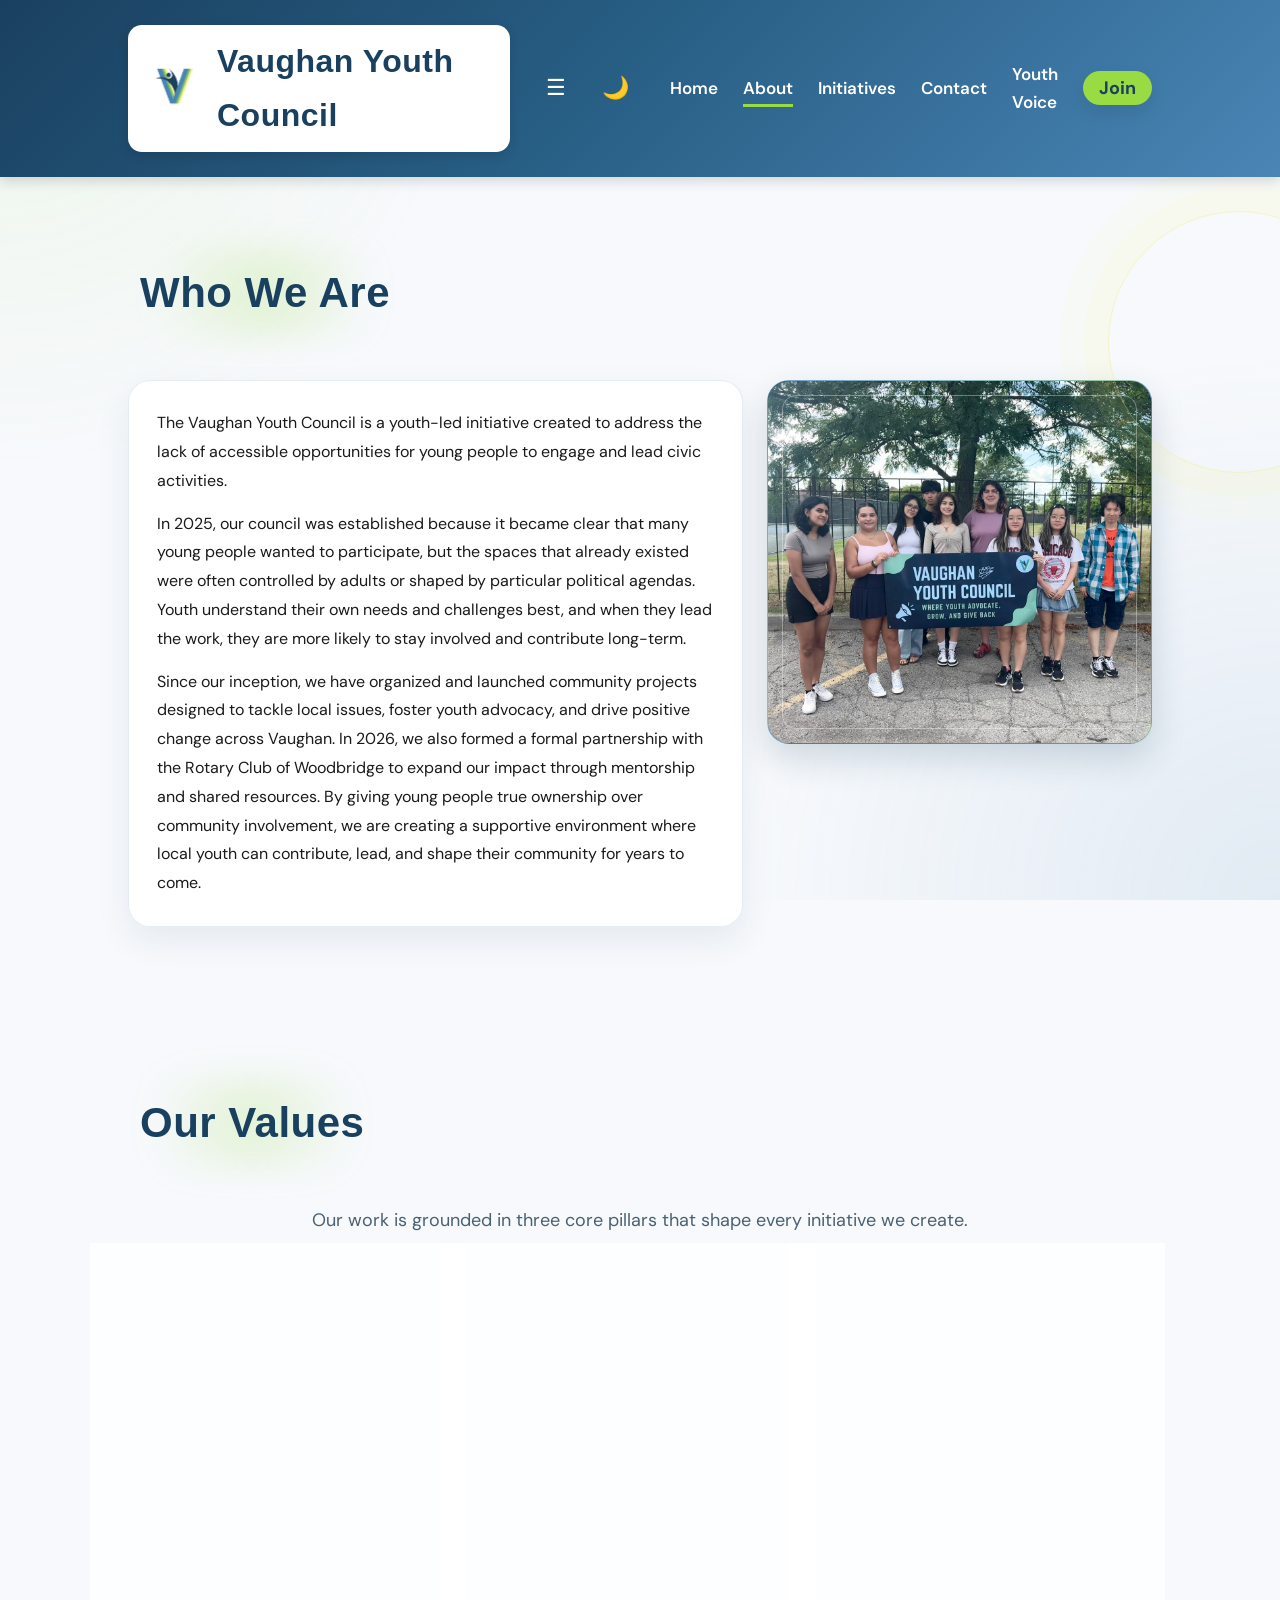
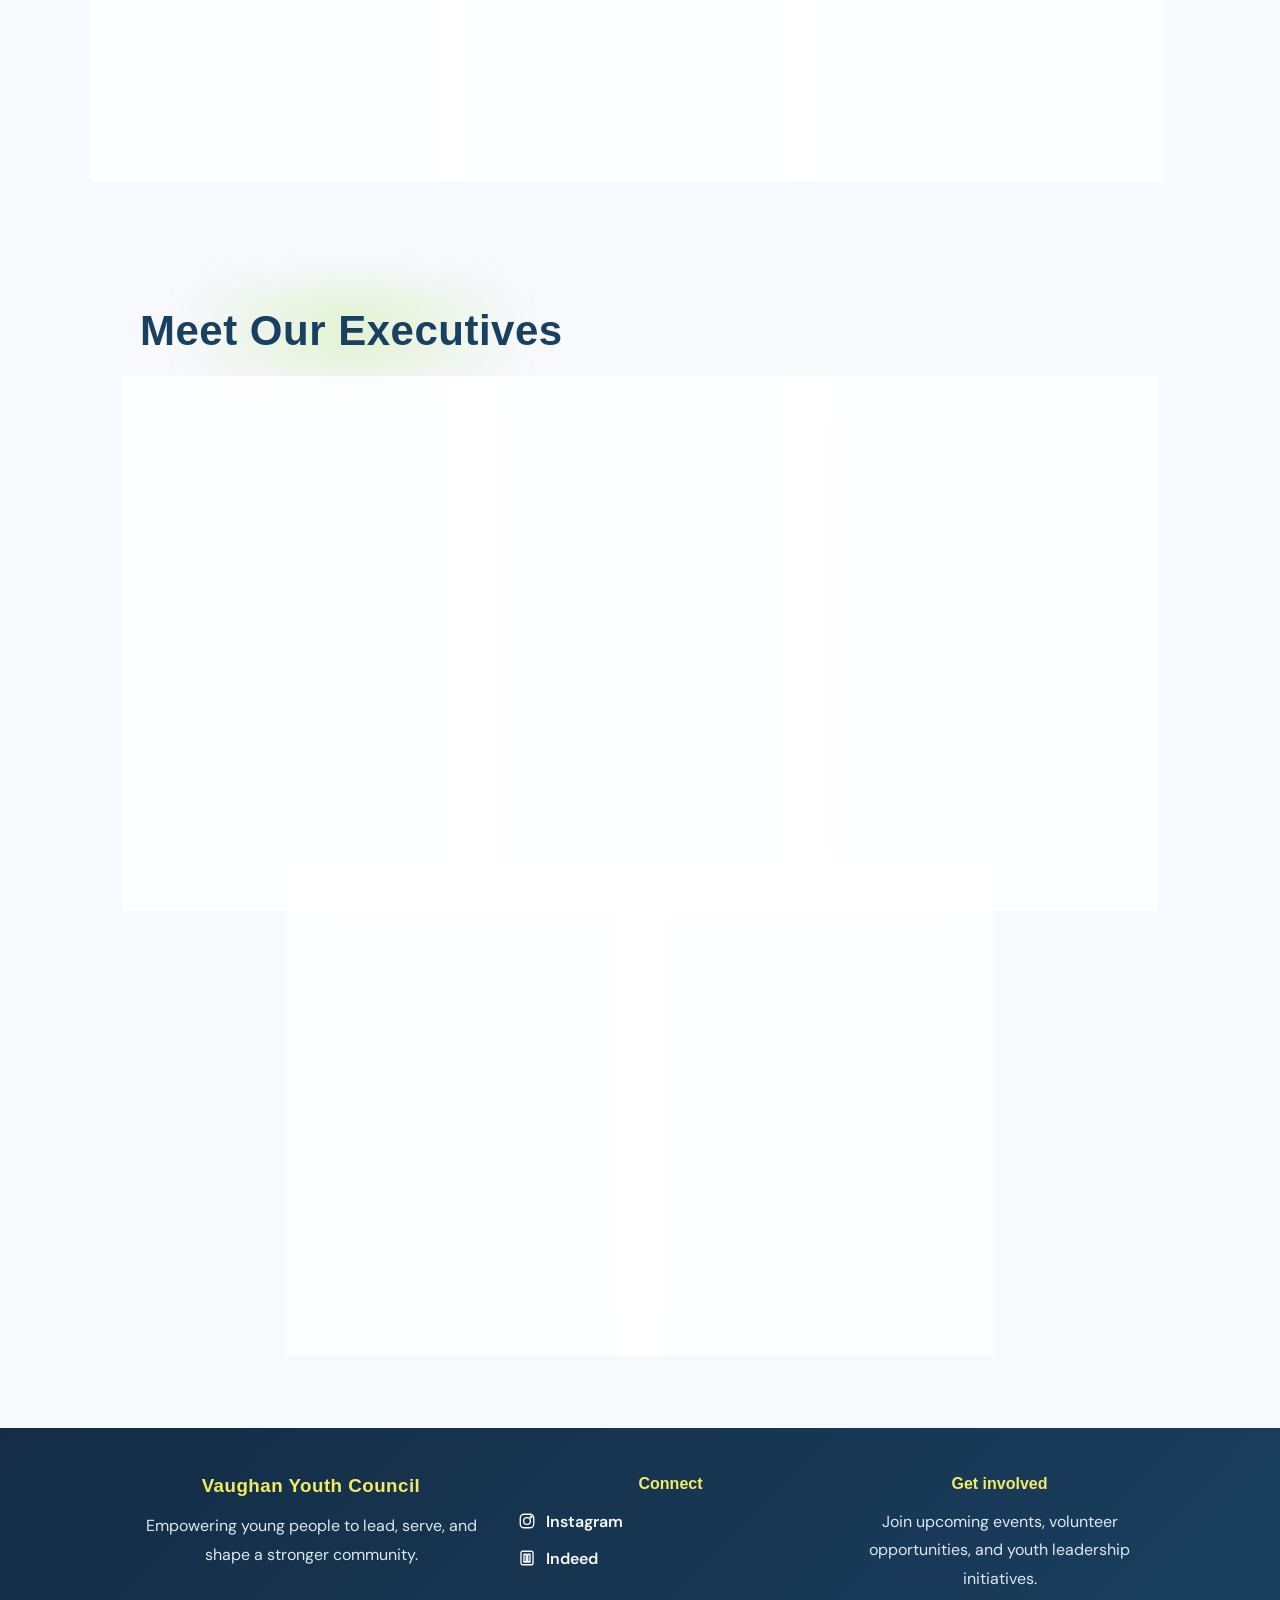
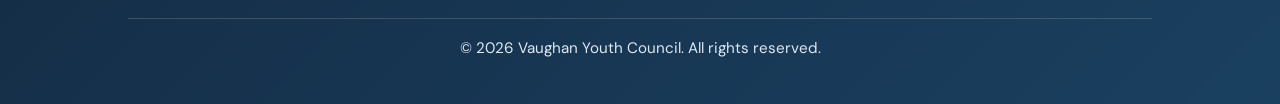
==== about.html @ d81ba284 "Initial commit" ====
<!DOCTYPE html>
<html lang="en">
<head>
    <meta charset="UTF-8">
    <meta name="viewport" content="width=device-width, initial-scale=1.0">
    <title>About — Vaughan Youth Council</title>

    <link href="https://fonts.googleapis.com/css2?family=DM+Sans:wght@300;400;600;700&display=swap" rel="stylesheet">
    <link href="https://fonts.cdnfonts.com/css/norwester" rel="stylesheet">

    <link rel="stylesheet" href="style.css">
</head>

<body>

<header>
    <div class="site-brand">
        <h1 class="site-title">
            <img src="VaughanYouthCouncil.png" alt="Vaughan Youth Council logo" class="site-logo">
            <span class="site-title-text">Vaughan Youth Council</span>
        </h1>
    </div>
    <button id="menu-toggle">☰</button>
    <button id="dark-toggle">🌙</button>
    <nav>
        <a href="index.html">Home</a>
        <a href="about.html" class="active">About</a>
        <div class="nav-dropdown">
            <a href="initiatives.html">Initiatives</a>
            <div class="dropdown-menu">
                <a href="initiatives.html">Current Initiatives</a>
                <a href="past-initiatives.html">Past Initiatives</a>
            </div>
        </div>
        <a href="contact.html">Contact</a>
        <a href="youthvoice.html">Youth Voice</a>
        <a href="join.html" class="button">Join</a>
    </nav>
</header>

<section class="wave-top about-section">
    <h2>Who We Are</h2>
    <div class="about-grid">
        <div class="about-panel">
            <p>
                The Vaughan Youth Council is a youth-led initiative created to address the lack of accessible opportunities for young people to engage and lead civic activities.
            </p>
            <p>
                In 2025, our council was established because it became clear that many young people wanted to participate, but the spaces that already existed were often controlled by adults or shaped by particular political agendas. Youth understand their own needs and challenges best, and when they lead the work, they are more likely to stay involved and contribute long-term.
            </p>
            <p>
                Since our inception, we have organized and launched community projects designed to tackle local issues, foster youth advocacy, and drive positive change across Vaughan. In 2026, we also formed a formal partnership with the Rotary Club of Woodbridge to expand our impact through mentorship and shared resources. By giving young people true ownership over community involvement, we are creating a supportive environment where local youth can contribute, lead, and shape their community for years to come.
            </p>
        </div>
        <div class="about-photo">
            <img src="IMG_7889.jpeg" alt="Vaughan Youth Council members collaborating">
        </div>
    </div>
</section>

<section class="wave-bottom">
    <h2>Our Values</h2>
    <p class="values-intro">Our work is grounded in three core pillars that shape every initiative we create.</p>
    <div class="values-grid">
        <article class="value-card card">
            <span class="value-number">01</span>
            <h3>Advocacy</h3>
            <p>We believe in elevating the voices of youth on critical issues such as sustainability, education, and social awareness. By producing digital campaigns on social media and hosting conversations with community leaders, we hope to bring these vital discussions to the forefront.</p>
        </article>
        <article class="value-card card">
            <span class="value-number">02</span>
            <h3>Growth</h3>
            <p>Personal and professional development is at the heart of what we do. We help young people build essential skills, create meaningful connections, and become active contributors to society through engaging workshops and social gatherings.</p>
        </article>
        <article class="value-card card">
            <span class="value-number">03</span>
            <h3>Giving Back</h3>
            <p>We believe in the power of selfless service. We are dedicated to supporting local non-profits and leading community projects, like neighborhood cleanups, giving youth direct opportunities to uplift their community.</p>
        </article>
    </div>
</section>

<section class="wave-top">
    <h2>Meet Our Executives</h2>

    <div class="card-container executive-row">
        <div class="card">
            <img src="IMG_5034.jpeg" alt="Chair" class="executive-photo">
            <h3>Elizabeth Goloubov</h3>
            <p class="executive-role">Chair</p>
        </div>
        <div class="card">
            <img src="blank-profile-picture-973460_1280.png" alt="Financial Lead" class="executive-photo">
            <h3>Emma Daikoku</h3>
            <p class="executive-role">Financial Lead</p>
        </div>
        <div class="card">
            <img src="blank-profile-picture-973460_1280.png" alt="Outreach Coordinator" class="executive-photo">
            <h3>Hannah Daikoku</h3>
            <p class="executive-role">Financial Lead</p>
        </div>
        <div class="card">
            <img src="07656169-AC2B-497A-ADE5-ACA5FA8892BA.jpg" alt="Outreach Coordinator" class="executive-photo">
            <h3>Ivanka Tran</h3>
            <p class="executive-role">Outreach Coordinator</p>
        </div>
        <div class="card">
            <img src="blank-profile-picture-973460_1280.png" alt="Social Media Coordinator" class="executive-photo">
            <h3>Kingston Pham</h3>
            <p class="executive-role">Social Media Coordinator</p>
        </div>
    </div>
</section>

<footer class="site-footer">
    <div class="footer-content">
        <div>
            <h3>Vaughan Youth Council</h3>
            <p>Empowering young people to lead, serve, and shape a stronger community.</p>
        </div>
        <div>
            <h4>Connect</h4>
            <div class="footer-links">
                <a href="https://www.instagram.com/vaughan_yc/" target="_blank" rel="noopener noreferrer" aria-label="Instagram">
                    <svg viewBox="0 0 24 24" aria-hidden="true"><rect x="3" y="3" width="18" height="18" rx="5"></rect><circle cx="12" cy="12" r="4.5"></circle><circle cx="17.5" cy="6.5" r="1"></circle></svg>
                    Instagram
                </a>
                <a href="https://www.linkedin.com/company/vaughan-yc" target="_blank" rel="noopener noreferrer" aria-label="Indeed">
                    <svg viewBox="0 0 24 24" aria-hidden="true"><path d="M6 3h12a2 2 0 0 1 2 2v14a2 2 0 0 1-2 2H6a2 2 0 0 1-2-2V5a2 2 0 0 1 2-2z"></path><path d="M8 7h3v10H8z"></path><path d="M13 7h3v10h-3z"></path><path d="M8 17h8"></path></svg>
                    Indeed
                </a>
            </div>
        </div>
        <div>
            <h4>Get involved</h4>
            <p>Join upcoming events, volunteer opportunities, and youth leadership initiatives.</p>
        </div>
    </div>
    <p class="copyright">© 2026 Vaughan Youth Council. All rights reserved.</p>
</footer>
</body>
</html>
<script src="script.js"></script>
---- style.css ----
/* -----------------------------------------------------------
   RESET
----------------------------------------------------------- */
* {
    margin: 0;
    padding: 0;
    box-sizing: border-box;
}

/* -----------------------------------------------------------
   GLOBAL
----------------------------------------------------------- */
body {
    font-family: "Inter", "DM Sans", sans-serif;
    background: #f7f9fc;
    color: #1a1a1a;
    line-height: 1.7;
    scroll-behavior: smooth;
    animation: none;
    transition: background-color 0.35s ease, color 0.35s ease;
    position: relative;
    overflow-x: hidden;
}

body::before {
    content: "";
    position: fixed;
    inset: 0;
    background: radial-gradient(circle at top left, rgba(153,219,67,0.10), transparent 30%),
                radial-gradient(circle at bottom right, rgba(74,133,182,0.12), transparent 35%);
    pointer-events: none;
    z-index: -1;
    transform: translateZ(0);
    backface-visibility: hidden;
}

@keyframes fadePage {
    from { opacity: 0; }
    to { opacity: 1; }
}

h1, h2, h3 {
    font-family: "Norwester", sans-serif;
    letter-spacing: 0.5px;
}

p {
    line-height: 1.8;
}

::selection {
    background: #99db43;
    color: #1a4060;
}

html {
    scroll-behavior: smooth;
}

::-webkit-scrollbar {
    width: 10px;
}

::-webkit-scrollbar-track {
    background: #e8eef5;
}

::-webkit-scrollbar-thumb {
    background: linear-gradient(180deg, #4a85b6, #99db43);
    border-radius: 999px;
}

/* -----------------------------------------------------------
   DARK MODE
----------------------------------------------------------- */
body.dark {
    background: #0f1b26;
    color: #f4f7fb;
}

body.dark header {
    background: linear-gradient(135deg, #0f1b26 0%, #142a3c 48%, #1a4060 100%);
}

body.dark h1,
body.dark h2,
body.dark h3,
body.dark p,
body.dark li,
body.dark label,
body.dark .site-title-text {
    color: #f4f7fb;
}

body.dark section h2 {
    color: #f8fbff;
}

body.dark .site-brand {
    background: rgba(255, 255, 255, 0.96);
    border-color: rgba(153, 219, 67, 0.45);
    box-shadow: 0 8px 24px rgba(0, 0, 0, 0.28);
}

body.dark .site-title-text {
    color: #1a4060;
}

body.dark .site-logo {
    filter: drop-shadow(0 2px 4px rgba(0, 0, 0, 0.22));
}

body.dark .card {
    background: rgba(20, 38, 53, 0.85);
    color: #e6e6e6;
    border-left-color: #99db43;
    border-color: rgba(153, 219, 67, 0.3);
}

body.dark footer {
    background: #0f1b26;
}

/* -----------------------------------------------------------
   HEADER / NAVBAR
----------------------------------------------------------- */
header {
    background: linear-gradient(135deg, #1a4060 0%, #285f85 48%, #4a85b6 100%);
    color: white;
    padding: 25px 10%;
    display: flex;
    justify-content: space-between;
    align-items: center;
    position: sticky;
    top: 0;
    z-index: 100;
    box-shadow: 0 4px 12px rgba(0,0,0,0.15);
    gap: 16px;
    isolation: isolate;
    transform: translateZ(0);
    backface-visibility: hidden;
    will-change: transform;
}

header h1 {
    display: flex;
    align-items: center;
    gap: 10px;
    font-size: 32px;
}

.site-brand {
    display: inline-flex;
    align-items: center;
    padding: 8px 14px;
    border-radius: 14px;
    background: white;
    border: 1px solid rgba(255,255,255,0.9);
    box-shadow: 0 4px 12px rgba(0,0,0,0.12);
    transition: transform 0.3s ease, box-shadow 0.3s ease;
}

.site-brand:hover {
    transform: translateY(-2px);
    box-shadow: 0 10px 24px rgba(0,0,0,0.16);
}

.site-title {
    display: flex;
    align-items: center;
    gap: 12px;
    margin: 0;
}

.site-title-text {
    color: #1a4060;
    font-weight: 700;
}

.site-logo {
    width: 62px;
    height: 62px;
    object-fit: contain;
    flex-shrink: 0;
    display: block;
    margin: 0 auto;
}

/* LOGO */
.vyc-logo {
    width: 55px;
    height: 55px;
}

/* NAV LINKS */
nav {
    display: flex;
    align-items: center;
}

.nav-dropdown {
    position: relative;
    margin-left: 25px;
}

.nav-dropdown > a {
    margin-left: 0;
}

.dropdown-menu {
    display: none;
    position: absolute;
    top: calc(100% + 18px);
    left: -14px;
    min-width: 190px;
    padding: 10px 0;
    background: #1a4060;
    border-top: 3px solid #99db43;
    box-shadow: 0 12px 24px rgba(0,0,0,0.18);
}

.nav-dropdown:hover .dropdown-menu,
.nav-dropdown:focus-within .dropdown-menu {
    display: block;
}

.dropdown-menu a {
    display: block;
    margin: 0;
    padding: 8px 16px;
    white-space: nowrap;
    font-size: 15px;
}

.dropdown-menu a::after {
    display: none;
}

nav a {
    color: white;
    text-decoration: none;
    margin-left: 25px;
    font-size: 17px;
    font-weight: 600;
    position: relative;
    transition: all 0.3s ease;
}

nav a:hover,
nav a:focus-visible {
    transform: translateY(-2px);
    text-shadow: 0 0 16px rgba(255,255,255,0.3);
}

nav .button,
nav .join-btn {
    display: inline-flex;
    align-items: center;
    justify-content: center;
    margin: 0 0 0 25px;
    padding: 8px 16px;
    line-height: 1;
}

nav a::after {
    content: "";
    position: absolute;
    left: 0;
    bottom: -4px;
    width: 0%;
    height: 3px;
    background: #99db43;
    transition: width 0.3s ease;
}

nav a:hover::after,
nav a.active::after {
    width: 100%;
}

/* DARK MODE + HAMBURGER BUTTONS */
#dark-toggle,
#menu-toggle {
    background: none;
    border: none;
    color: white;
    font-size: 22px;
    margin-left: 20px;
    cursor: pointer;
    transition: all 0.3s ease;
}

#dark-toggle:hover,
#menu-toggle:hover,
#dark-toggle:focus-visible,
#menu-toggle:focus-visible {
    transform: translateY(-2px);
    color: #f1ec62;
}

/* MOBILE NAV */
@media (max-width: 900px) {
    nav {
        display: none;
        flex-direction: column;
        background: #1a4060;
        padding: 20px;
        border-radius: 10px;
        margin-top: 10px;
    }

    nav.open {
        display: flex;
    }

    .nav-dropdown {
        width: 100%;
        margin-left: 0;
    }

    .dropdown-menu {
        position: static;
        min-width: 0;
        padding: 4px 0 4px 16px;
        border-top: 0;
        box-shadow: none;
    }

    .nav-dropdown .dropdown-menu {
        display: block;
    }

    #menu-toggle {
        display: inline-block;
    }
}

/* -----------------------------------------------------------
   HERO (PARALLAX)
----------------------------------------------------------- */
.hero {
    min-height: 550px;
    display: flex;
    flex-direction: column;
    justify-content: center;
    align-items: center;
    text-align: center;
    padding: 60px 10%;
    background:
        linear-gradient(rgba(26,64,96,0.75), rgba(26,64,96,0.75)),
        url("images/vaughan.jpg");
    background-size: cover;
    background-position: center;
    background-attachment: scroll;
    color: white;
}

.hero h2 {
    font-size: clamp(2.75rem, 5vw, 4.5rem);
    margin-bottom: 24px;
    line-height: 1.02;
    padding: 20px 30px;
    border-radius: 12px;
    color: #ffffff;
    text-shadow: 0 1px 20px rgba(0, 0, 0, 0.28);
    max-width: 960px;
}

@keyframes bounceHero {
    0%, 100% { transform: translateY(0); }
    25% { transform: translateY(-10px); }
    50% { transform: translateY(0); }
    75% { transform: translateY(-6px); }
}

@keyframes floatHero {
    0% { transform: translateY(0); }
    50% { transform: translateY(-10px); }
    100% { transform: translateY(0); }
}

.hero p {
    font-size: 22px;
    max-width: 750px;
    line-height: 1.5;
}

/* -----------------------------------------------------------
   BUTTONS
----------------------------------------------------------- */
.button {
    display: inline-block;
    margin-top: 35px;
    padding: 15px 35px;
    background: #99db43;
    color: #1a4060;
    border-radius: 40px;
    text-decoration: none;
    font-size: 18px;
    font-weight: 700;
    transition: all 0.3s ease;
    box-shadow: 0 8px 18px rgba(0,0,0,0.08);
}

.button:hover,
.button:focus-visible {
    background: #f1ec62;
    transform: translateY(-4px) scale(1.02);
    box-shadow: 0 12px 24px rgba(0,0,0,0.16);
}

/* -----------------------------------------------------------
   SECTIONS + WAVES
----------------------------------------------------------- */
section {
    padding: 80px 10%;
    position: relative;
}

.section-fade {
    opacity: 1;
    transform: none;
}

.section-fade.visible {
    opacity: 1;
    transform: none;
}

@keyframes fadeInUp {
    from { opacity: 0; transform: translateY(25px); }
    to { opacity: 1; transform: translateY(0); }
}

section.wave-top::before,
section.wave-bottom::after {
    content: "";
    position: absolute;
    left: 0;
    width: 100%;
    height: 60px;
    background-size: cover;
}

section.wave-top::before {
    top: -60px;
    background: url("images/wave-top.svg") no-repeat center;
}

section.wave-bottom::after {
    bottom: -60px;
    background: url("images/wave-bottom.svg") no-repeat center;
}

section h2 {
    text-align: center;
    font-size: 42px;
    color: #1a4060;
    margin: 0 auto 40px;
    position: relative;
    display: inline-block;
    padding: 0 12px;
}

section h2::before {
    content: "";
    position: absolute;
    inset: -10px -18px;
    background: radial-gradient(circle, rgba(153, 219, 67, 0.22), transparent 70%);
    filter: blur(16px);
    z-index: -1;
}

.about-grid {
    display: grid;
    grid-template-columns: 1.6fr 1fr;
    gap: 24px;
    align-items: start;
    margin-top: 12px;
}

.about-panel {
    background: rgba(255, 255, 255, 0.92);
    border: 1px solid rgba(74, 133, 182, 0.15);
    border-radius: 22px;
    padding: 28px;
    box-shadow: 0 14px 34px rgba(26, 64, 96, 0.08);
}

.about-panel h3 {
    color: #1a4060;
    font-size: 24px;
    margin-bottom: 16px;
}

.about-panel p + p {
    margin-top: 14px;
}

.about-photo {
    min-height: 100%;
    min-height: 360px;
    position: relative;
    overflow: hidden;
    isolation: isolate;
    background: linear-gradient(145deg, #1a4060 0%, #4a85b6 62%, #99db43 150%);
    border: 1px solid rgba(255, 255, 255, 0.28);
    border-radius: 22px;
    box-shadow: 0 14px 34px rgba(26, 64, 96, 0.18);
    transform: none;
    opacity: 1;
    transition: transform 0.35s ease, box-shadow 0.35s ease;
}

.about-photo img {
    width: 100%;
    height: 100%;
    min-height: 360px;
    display: block;
    object-fit: cover;
    filter: saturate(0.92) contrast(1.04);
    transition: transform 0.7s cubic-bezier(0.22, 1, 0.36, 1), filter 0.7s ease;
}

.about-photo::after {
    content: "";
    position: absolute;
    inset: 14px;
    border: 1px solid rgba(255, 255, 255, 0.34);
    border-radius: 14px;
    pointer-events: none;
}

.about-photo:hover {
    transform: translateY(-6px) rotate(0deg);
    box-shadow: 0 20px 42px rgba(26, 64, 96, 0.24);
}

.about-photo:hover img {
    filter: saturate(1) contrast(1.04);
    transform: scale(1.05);
}

@keyframes photoReveal {
    to {
        opacity: 1;
        transform: translateY(0) rotate(0deg);
    }
}

.about-panel.highlight {
    background: linear-gradient(135deg, rgba(153, 219, 67, 0.16), rgba(74, 133, 182, 0.12));
    border-color: rgba(153, 219, 67, 0.35);
}

.about-list {
    list-style: none;
    display: grid;
    gap: 12px;
}

.about-list li {
    position: relative;
    padding-left: 20px;
    color: #1a4060;
}

.about-list li::before {
    content: "•";
    color: #99db43;
    position: absolute;
    left: 0;
    top: 0;
}

.values-intro {
    max-width: 680px;
    margin: 8px auto 38px;
    text-align: center;
    color: #4a6173;
    font-size: 18px;
    line-height: 1.6;
}

body.dark .values-intro {
    color: #c7d4df;
}

.values-grid {
    display: grid;
    grid-template-columns: repeat(3, minmax(0, 1fr));
    gap: 24px;
    align-items: stretch;
}

.value-card {
    min-width: 0;
    max-width: none;
    min-height: 100%;
    padding: 28px 26px 30px;
    border-left-width: 5px;
    display: flex;
    flex-direction: column;
}

.value-card h3 {
    margin: 10px 0 14px;
    color: #1a4060;
    font-size: 27px;
}

.value-card p {
    color: #354b5e;
    font-size: 16px;
    line-height: 1.65;
}

.value-number {
    color: #4a85b6;
    font-family: "Norwester", sans-serif;
    font-size: 18px;
    letter-spacing: 1px;
}

body.dark .value-card h3,
body.dark .value-card p,
body.dark .value-number {
    color: #f4f7fb;
}

body.dark .about-panel {
    background: rgba(20, 38, 53, 0.92);
    border-color: rgba(153, 219, 67, 0.25);
    box-shadow: 0 14px 34px rgba(0, 0, 0, 0.25);
}

body.dark .about-panel h3,
body.dark .about-list li {
    color: #f4f7fb;
}

body.dark .about-photo {
    box-shadow: 0 14px 34px rgba(0, 0, 0, 0.3);
}

@media (max-width: 800px) {
    .about-grid {
        grid-template-columns: 1fr;
    }

    .values-grid {
        grid-template-columns: 1fr;
    }

    .about-panel {
        padding: 22px;
    }

    .about-photo,
    .about-photo img {
        min-height: 280px;
    }
}

@media (prefers-reduced-motion: reduce) {
    .about-photo,
    .about-photo img {
        animation: none;
        transition: none;
    }

    .about-photo {
        opacity: 1;
        transform: none;
    }
}

/* -----------------------------------------------------------
   FEATURE BAND
----------------------------------------------------------- */
.feature-band {
    padding: 20px 10% 10px;
}

.feature-panel {
    display: grid;
    grid-template-columns: 1.1fr 0.9fr;
    gap: 24px;
    align-items: center;
    background: linear-gradient(135deg, rgba(255,255,255,0.95), rgba(240,247,255,0.92));
    border: 1px solid rgba(74,133,182,0.16);
    border-radius: 24px;
    padding: 32px;
    box-shadow: 0 16px 36px rgba(26,64,96,0.12);
    overflow: hidden;
    position: relative;
    transition: transform 0.35s ease, box-shadow 0.35s ease;
}

.feature-panel:hover {
    transform: translateY(-4px);
    box-shadow: 0 20px 40px rgba(26,64,96,0.16);
}

.feature-media {
    min-height: 240px;
    border-radius: 18px;
    overflow: hidden;
    box-shadow: 0 10px 24px rgba(26,64,96,0.12);
    transform: perspective(1000px) rotateY(-2deg);
    transition: transform 0.35s ease, box-shadow 0.35s ease;
}

.feature-media:hover {
    transform: perspective(1000px) rotateY(0deg) scale(1.02);
    box-shadow: 0 16px 30px rgba(26,64,96,0.18);
}

.feature-media img {
    width: 100%;
    height: 100%;
    object-fit: cover;
    display: block;
}

.feature-panel::before {
    content: "";
    position: absolute;
    inset: 0;
    background: linear-gradient(120deg, rgba(153,219,67,0.12), transparent 55%);
    pointer-events: none;
}

.eyebrow {
    text-transform: uppercase;
    letter-spacing: 0.25em;
    font-size: 0.8rem;
    font-weight: 700;
    color: #4a85b6;
    margin-bottom: 10px;
}

.about-section::after,
.current-initiatives-page::after,
.past-initiatives-section::after,
.hero::after,
.feature-band::after {
    content: "";
    position: absolute;
    width: 260px;
    height: 260px;
    right: -90px;
    top: 34px;
    border: 1px solid rgba(241,236,98,0.35);
    border-radius: 50%;
    box-shadow: 0 0 0 24px rgba(241,236,98,0.06), 0 0 0 48px rgba(241,236,98,0.04);
    pointer-events: none;
}

.feature-band::after {
    top: 18px;
    right: 4%;
    width: 180px;
    height: 180px;
}

.feature-copy h3 {
    font-size: 30px;
    margin-bottom: 12px;
    color: #1a4060;
}

.feature-copy p {
    color: #334155;
}

.feature-pill-group {
    display: flex;
    flex-wrap: wrap;
    gap: 10px;
    margin-top: 16px;
}

.pill {
    display: inline-flex;
    align-items: center;
    padding: 8px 12px;
    border-radius: 999px;
    background: rgba(153,219,67,0.18);
    color: #1a4060;
    font-weight: 600;
    font-size: 0.95rem;
}

body.dark .feature-panel {
    background: linear-gradient(135deg, rgba(20,38,53,0.95), rgba(26,64,96,0.9));
    border-color: rgba(153,219,67,0.25);
}

body.dark .feature-copy h3 {
    color: #f4f7fb;
}

body.dark .feature-copy p {
    color: #d8e3ee;
}

body.dark .pill {
    background: rgba(153,219,67,0.2);
    color: #f4f7fb;
}

body.dark .metric-card {
    background: rgba(13,25,36,0.84);
}

.card-container {
    display: flex;
    gap: 30px;
    flex-wrap: wrap;
}

.executive-row {
    justify-content: center;
    align-items: stretch;
}

.card {
    background: rgba(255,255,255,0.78);
    padding: 35px;
    border-radius: 20px;
    box-shadow: 0 8px 25px rgba(0,0,0,0.1);
    flex: 1 1 260px;
    min-width: 260px;
    max-width: 300px;
    min-height: 360px;
    transition: all 0.3s ease;
    border: 1px solid rgba(255,255,255,0.65);
    border-left: 6px solid #99db43;
    backdrop-filter: blur(10px);
    -webkit-backdrop-filter: blur(10px);
    opacity: 0;
    transform: translateY(20px);
}

.card.visible {
    opacity: 1;
    transform: translateY(0);
}

.card:hover {
    transform: translateY(-8px) scale(1.01);
    box-shadow: 0 18px 36px rgba(0,0,0,0.16);
}

.executive-photo {
    width: 100%;
    height: 220px;
    object-fit: cover;
    border-radius: 0.9rem;
    margin-bottom: 1rem;
}

.card h3,
.card p {
    display: flex;
    align-items: center;
    justify-content: center;
    text-align: center;
}

.executive-role {
    font-style: italic;
    color: #4a85b6;
    margin-top: -0.2rem;
    margin-bottom: 0.8rem;
}

.card h3 {
    color: #4a85b6;
    font-size: 26px;
    margin-bottom: 15px;
}

.card-icon {
    display: inline-flex;
    align-items: center;
    justify-content: center;
    width: 46px;
    height: 46px;
    border-radius: 12px;
    margin-bottom: 14px;
    background: linear-gradient(135deg, rgba(153,219,67,0.2), rgba(74,133,182,0.16));
    color: #1a4060;
}

.card-icon svg {
    width: 22px;
    height: 22px;
    stroke: currentColor;
    stroke-width: 1.8;
    fill: none;
    stroke-linecap: round;
    stroke-linejoin: round;
}

body.dark .card-icon {
    color: #99db43;
}

/* -----------------------------------------------------------
   CONTACT PAGE
----------------------------------------------------------- */
.contact-intro {
    background: linear-gradient(135deg, rgba(26,64,96,0.98) 0%, rgba(40,95,133,0.95) 48%, rgba(74,133,182,0.92) 100%);
    color: white;
    padding-top: 92px;
    padding-bottom: 104px;
    text-align: center;
    overflow: hidden;
}

.contact-intro::after {
    content: "";
    position: absolute;
    width: 340px;
    height: 340px;
    right: -90px;
    top: -150px;
    border: 1px solid rgba(241,236,98,0.35);
    border-radius: 50%;
    box-shadow: 0 0 0 24px rgba(241,236,98,0.06), 0 0 0 48px rgba(241,236,98,0.04);
}

.contact-intro .eyebrow {
    color: #f1ec62;
}

.contact-intro h2 {
    display: block;
    color: white;
    font-size: clamp(2.5rem, 5vw, 4.25rem);
    margin-bottom: 18px;
}

.contact-lead {
    max-width: 650px;
    margin: 0 auto;
    color: #e8f2f8;
    font-size: 1.15rem;
}

.contact-section {
    padding-top: 86px;
    padding-bottom: 96px;
}

.contact-layout {
    display: grid;
    grid-template-columns: minmax(250px, 0.78fr) minmax(0, 1.22fr);
    gap: 34px;
    max-width: 1120px;
    margin: 0 auto;
    align-items: stretch;
}

.contact-details,
.contact-form-panel {
    border-radius: 24px;
    padding: 34px;
}

.contact-details {
    display: flex;
    flex-direction: column;
    justify-content: space-between;
    gap: 38px;
    background: #1a4060;
    color: white;
    box-shadow: 0 18px 38px rgba(26,64,96,0.18);
    overflow: hidden;
    position: relative;
}

.contact-details::after {
    content: "";
    position: absolute;
    width: 210px;
    height: 210px;
    bottom: -100px;
    right: -70px;
    border: 28px solid rgba(153,219,67,0.14);
    border-radius: 50%;
}

.contact-details::before {
    content: "VYC";
    position: absolute;
    right: 18px;
    top: 26px;
    color: rgba(255,255,255,0.07);
    font-family: "Norwester", sans-serif;
    font-size: 92px;
    line-height: 1;
    transform: rotate(-8deg);
    pointer-events: none;
}

.contact-details h3,
.contact-form-panel h3 {
    font-size: 30px;
    line-height: 1.15;
    margin-bottom: 14px;
}

.contact-details h3 {
    color: white;
}

.contact-details p {
    color: #dce8f2;
}

.contact-panel-intro {
    max-width: 280px;
    margin-top: 18px;
    font-size: 1.02rem;
    line-height: 1.65;
}

.contact-detail-list {
    display: grid;
    gap: 0;
    position: relative;
    z-index: 1;
}

.contact-detail {
    display: flex;
    align-items: center;
    gap: 14px;
    padding: 16px 0;
    color: white;
    text-decoration: none;
    border-top: 1px solid rgba(255,255,255,0.17);
    transition: padding-left 0.2s ease, color 0.2s ease;
}

.contact-detail:hover,
.contact-detail:focus-visible {
    padding-left: 6px;
    color: #f1ec62;
}

.contact-detail .card-icon {
    flex: 0 0 46px;
    margin: 0;
    color: #99db43;
    background: rgba(255,255,255,0.1);
}

.contact-detail small {
    display: block;
}

.contact-detail small {
    color: inherit;
    font-size: 0.98rem;
    overflow-wrap: anywhere;
}

.contact-form-panel {
    background: rgba(255,255,255,0.92);
    border: 1px solid rgba(74,133,182,0.16);
    box-shadow: 0 18px 38px rgba(26,64,96,0.1);
}

.form-heading {
    margin-bottom: 24px;
}

.form-heading h3 {
    color: #1a4060;
}

.form-heading > p:last-child,
.form-note {
    color: #617487;
    font-size: 0.92rem;
}

.contact-form {
    display: grid;
    gap: 17px;
}

.form-row {
    display: grid;
    grid-template-columns: 1fr 1fr;
    gap: 16px;
}

.form-field {
    display: grid;
    gap: 7px;
}

.contact-form label {
    color: #1a4060;
    font-size: 0.92rem;
    font-weight: 700;
}

.contact-form label span,
.form-heading span {
    color: #4a85b6;
}

.contact-form input,
.contact-form select,
.contact-form textarea {
    width: 100%;
    padding: 13px 15px;
    border: 1px solid #cbd9e4;
    border-radius: 10px;
    font: inherit;
    background: #f8fbfd;
    color: #1a1a1a;
    transition: border-color 0.2s ease, box-shadow 0.2s ease;
}

.contact-form textarea {
    resize: vertical;
    min-height: 138px;
}

.contact-form input:focus,
.contact-form select:focus,
.contact-form textarea:focus {
    outline: none;
    border-color: #4a85b6;
    box-shadow: 0 0 0 3px rgba(74,133,182,0.16);
}

.contact-form .button {
    border: none;
    cursor: pointer;
    justify-self: start;
    margin-top: 2px;
}

.contact-form .button span {
    margin-left: 7px;
    font-size: 1.15em;
}

.form-note {
    margin-top: -7px;
}

body.dark .contact-form-panel {
    background: rgba(20,38,53,0.92);
    border-color: rgba(153,219,67,0.25);
}

body.dark .form-heading h3,
body.dark .contact-form label {
    color: #f4f7fb;
}

body.dark .form-heading > p:last-child,
body.dark .form-note {
    color: #c7d4df;
}

body.dark .contact-form input,
body.dark .contact-form select,
body.dark .contact-form textarea {
    background: rgba(13,25,36,0.85);
    border-color: rgba(153,219,67,0.3);
    color: #f4f7fb;
}

/* -----------------------------------------------------------
   YOUTH VOICE PAGE
----------------------------------------------------------- */
.home-hero,
.about-hero,
.contact-hero,
.join-hero,
.initiatives-hero,
.youth-voice-hero {
    background: linear-gradient(rgba(26,64,96,0.78), rgba(26,64,96,0.78));
}

.priority-grid {
    display: grid;
    grid-template-columns: repeat(3, minmax(0, 1fr));
    gap: 20px;
}

.priority-card,
.form-card {
    background: rgba(255,255,255,0.9);
    padding: 24px;
    border-radius: 20px;
    box-shadow: 0 12px 30px rgba(0,0,0,0.08);
    border: 1px solid rgba(74,133,182,0.14);
    backdrop-filter: blur(8px);
    -webkit-backdrop-filter: blur(8px);
}

.priority-card h3 {
    color: #1a4060;
    margin-bottom: 10px;
}

.priority-card p {
    color: #334155;
}

.youth-voice-form {
    display: flex;
    flex-direction: column;
    gap: 12px;
}

.youth-voice-form label {
    font-weight: 700;
    color: #1a4060;
}

.youth-voice-form input,
.youth-voice-form select,
.youth-voice-form textarea {
    width: 100%;
    padding: 12px 14px;
    border: 1px solid rgba(74,133,182,0.25);
    border-radius: 12px;
    font: inherit;
    background: #fff;
    color: #1a1a1a;
}

.youth-voice-form textarea {
    resize: vertical;
    min-height: 130px;
}

body.dark .priority-card,
body.dark .form-card {
    background: rgba(20,38,53,0.9);
    border-color: rgba(153,219,67,0.2);
}

body.dark .priority-card h3,
body.dark .youth-voice-form label {
    color: #f4f7fb;
}

body.dark .priority-card p,
body.dark .youth-voice-form input,
body.dark .youth-voice-form select,
body.dark .youth-voice-form textarea {
    color: #d8e3ee;
}

body.dark .youth-voice-form input,
body.dark .youth-voice-form select,
body.dark .youth-voice-form textarea {
    background: rgba(13,25,36,0.85);
    border-color: rgba(153,219,67,0.25);
}

/* -----------------------------------------------------------
   IMAGE CAROUSEL
----------------------------------------------------------- */
.carousel-section {
    margin-top: 50px;
}

.initiatives-intro {
    max-width: 760px;
    margin: -22px auto 0;
    text-align: center;
}

.current-initiatives-page h2,
.past-initiatives-section h2 {
    display: block;
}

.calendar-frame {
    width: 100%;
    margin-top: 36px;
    border: 1px solid rgba(74, 133, 182, 0.2);
    border-radius: 18px;
    overflow: hidden;
    background: white;
    box-shadow: 0 12px 30px rgba(26, 64, 96, 0.1);
}

.calendar-frame iframe {
    display: block;
    width: 100%;
    height: min(72vh, 720px);
}

.past-initiatives-section {
    padding-bottom: 48px;
}

.past-initiatives-section .carousel-section {
    margin-top: 36px;
}

.past-initiatives-page .carousel-card {
    min-height: calc(100vh - 230px);
    max-width: none;
    grid-template-columns: minmax(0, 2.5fr) minmax(280px, 1fr);
}

.past-initiatives-page .carousel-stage {
    min-height: calc(100vh - 290px);
}

.expectations-section {
    padding-top: 48px;
}

.expectations-section h2 {
    display: block;
    margin-bottom: 28px;
}

.carousel-card {
    display: grid;
    grid-template-columns: 2.1fr 1fr;
    gap: 30px;
    background: white;
    padding: 25px;
    border-radius: 24px;
    box-shadow: 0 10px 30px rgba(0,0,0,0.1);
    border-left: 6px solid #99db43;
    align-items: stretch;
    max-width: 1400px;
    margin: 0 auto;
}

.carousel-stage {
    position: relative;
    border-radius: 18px;
    overflow: hidden;
    min-height: 380px;
    background: #1a4060;
}

.carousel-slide {
    position: absolute;
    inset: 0;
    opacity: 0;
    transition: opacity 0.5s ease;
}

.carousel-slide.active {
    opacity: 1;
}

.carousel-slide img {
    width: 100%;
    height: 100%;
    object-fit: cover;
    display: block;
}

.carousel-controls {
    position: absolute;
    right: 16px;
    bottom: 16px;
    display: flex;
    gap: 10px;
    z-index: 2;
}

.carousel-btn {
    width: 42px;
    height: 42px;
    border: none;
    border-radius: 50%;
    background: rgba(255,255,255,0.92);
    color: #1a4060;
    font-size: 20px;
    cursor: pointer;
    transition: transform 0.2s ease, background 0.2s ease;
}

.carousel-btn:hover {
    transform: translateY(-2px);
    background: #f1ec62;
}

.carousel-dots {
    position: absolute;
    left: 16px;
    bottom: 16px;
    display: flex;
    gap: 8px;
    z-index: 2;
}

.dot {
    width: 11px;
    height: 11px;
    border: none;
    border-radius: 50%;
    background: rgba(255,255,255,0.7);
    cursor: pointer;
    transition: transform 0.2s ease, background 0.2s ease;
}

.dot.active {
    background: #99db43;
    transform: scale(1.15);
}

.carousel-copy {
    display: flex;
    flex-direction: column;
    justify-content: center;
    padding: 10px 0;
}

.carousel-copy h3 {
    color: #4a85b6;
    font-size: 28px;
    margin-bottom: 12px;
}

.carousel-copy p {
    margin-bottom: 12px;
    color: #334155;
}

.carousel-copy-note {
    font-weight: 700;
    color: #1a4060;
}

body.dark .carousel-card {
    background: #142635;
    color: #e6e6e6;
}

body.dark .calendar-frame {
    background: #142635;
    border-color: rgba(153,219,67,0.3);
}

body.dark .carousel-copy p {
    color: #d8e3ee;
}

body.dark .carousel-copy h3,
body.dark .carousel-copy-note {
    color: #99db43;
}

/* -----------------------------------------------------------
   FOOTER
----------------------------------------------------------- */
footer {
    background: #1a4060;
    color: white;
    text-align: center;
    padding: 30px;
    margin-top: 40px;
    font-size: 16px;
}

.site-footer {
    background: linear-gradient(135deg, #142c45, #1a4060);
    color: #f8fbff;
    padding: 42px 10%;
    margin-top: 40px;
}

.footer-content {
    display: grid;
    grid-template-columns: 1.2fr 1fr 1fr;
    gap: 24px;
    align-items: start;
}

.site-footer h3,
.site-footer h4 {
    font-family: "Norwester", sans-serif;
    margin-bottom: 10px;
    color: #f1ec62;
}

.site-footer p {
    color: #dce8f2;
}

.footer-links {
    display: flex;
    flex-direction: column;
    gap: 10px;
}

.footer-links a {
    display: inline-flex;
    align-items: center;
    gap: 10px;
    color: #f8fbff;
    text-decoration: none;
    font-weight: 600;
    transition: transform 0.2s ease, color 0.2s ease;
}

.footer-links a:hover {
    transform: translateX(4px);
    color: #99db43;
}

.footer-links svg {
    width: 18px;
    height: 18px;
    stroke: currentColor;
    stroke-width: 1.8;
    fill: none;
    stroke-linecap: round;
    stroke-linejoin: round;
}

.copyright {
    margin-top: 24px;
    padding-top: 16px;
    border-top: 1px solid rgba(255,255,255,0.16);
    color: #dce8f2;
    font-size: 0.95rem;
}

body.dark .site-footer {
    background: linear-gradient(135deg, #0f1b26, #142c45);
}

body.dark .site-footer h3,
body.dark .site-footer h4,
body.dark .site-footer a,
body.dark .site-footer p,
body.dark .copyright {
    color: #f4f7fb;
}

body.dark .site-footer a:hover {
    color: #99db43;
}

@media (max-width: 900px) {
    .footer-content {
        grid-template-columns: 1fr;
    }
}

/* -----------------------------------------------------------
   MOBILE RESPONSIVE
----------------------------------------------------------- */
@media (max-width: 900px) {
    .contact-layout {
        grid-template-columns: 1fr;
    }

    .contact-details {
        min-height: 420px;
    }

    .hero h2 {
        font-size: 42px;
    }

    .feature-panel {
        grid-template-columns: 1fr;
    }

    .feature-media {
        min-height: 220px;
    }

    .card-container {
        flex-direction: column;
    }

    .priority-grid {
        grid-template-columns: 1fr;
    }

    .carousel-card {
        grid-template-columns: 1fr;
    }

    .carousel-stage {
        min-height: 260px;
    }

    .past-initiatives-page .carousel-card {
        min-height: 0;
    }

    .past-initiatives-page .carousel-stage {
        min-height: 55vh;
    }
}

@media (min-width: 901px) and (max-width: 1250px) {
    header {
        padding-left: 5%;
        padding-right: 5%;
    }

    nav a {
        margin-left: 12px;
        font-size: 14px;
    }

    nav .button,
    nav .join-btn {
        margin-left: 12px;
    }

    .nav-dropdown {
        margin-left: 12px;
    }
}

@media (max-width: 600px) {
    .contact-intro {
        padding-top: 70px;
        padding-bottom: 82px;
    }

    .contact-details,
    .contact-form-panel {
        padding: 25px 22px;
        border-radius: 18px;
    }

    .form-row {
        grid-template-columns: 1fr;
    }
}
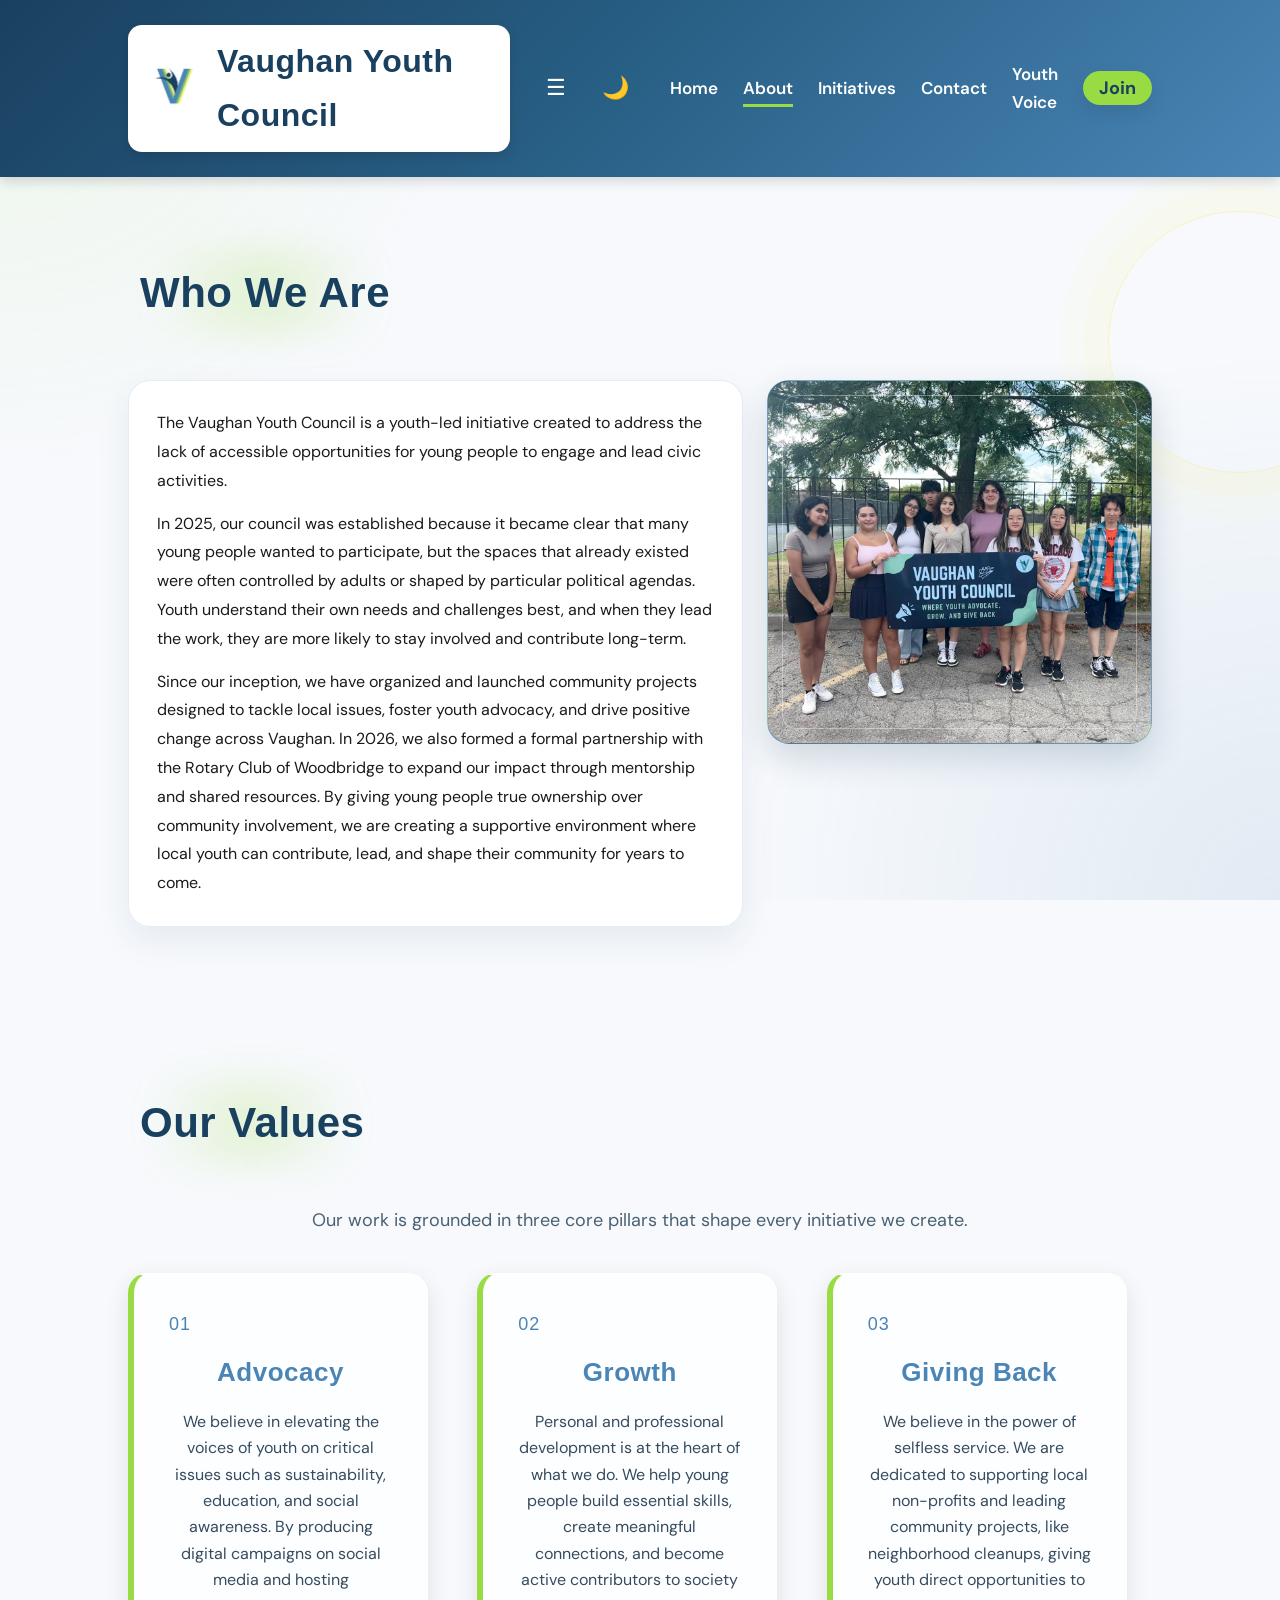
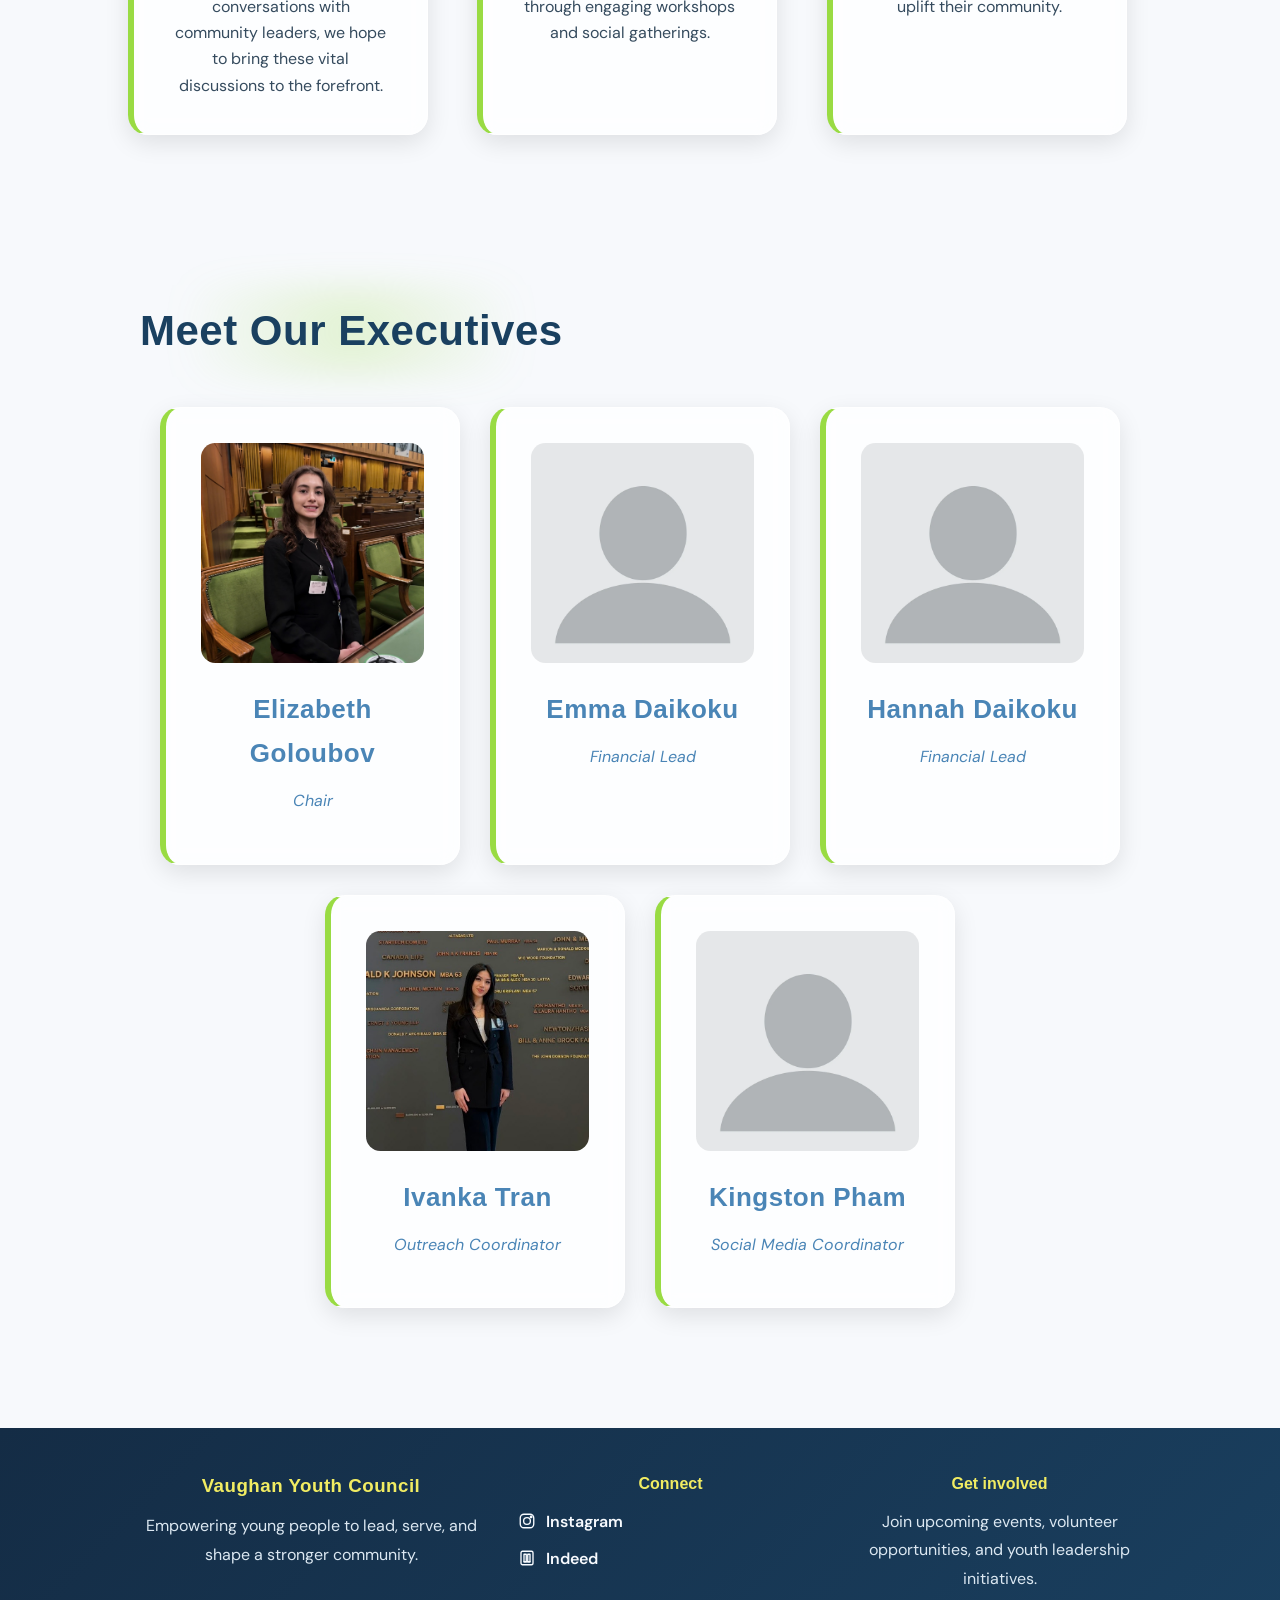
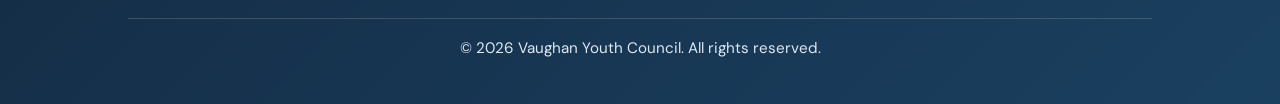
==== commit 363c3fab: "Update website files" ====
--- a/about.html
+++ b/about.html
@@ -30,6 +30,7 @@
             <a href="initiatives.html">Initiatives</a>
             <div class="dropdown-menu">
                 <a href="initiatives.html">Current Initiatives</a>
+                <a href="vaughan-youth-network-fair.html">Vaughan Youth Network Fair</a>
                 <a href="past-initiatives.html">Past Initiatives</a>
             </div>
         </div>
--- a/style.css
+++ b/style.css
@@ -210,15 +210,25 @@
 .dropdown-menu {
     display: none;
     position: absolute;
-    top: calc(100% + 18px);
+    top: 100%;
     left: -14px;
     min-width: 190px;
-    padding: 10px 0;
+    padding: 18px 0 10px;
     background: #1a4060;
     border-top: 3px solid #99db43;
     box-shadow: 0 12px 24px rgba(0,0,0,0.18);
 }
 
+.nav-dropdown:hover::after,
+.nav-dropdown:focus-within::after {
+    content: "";
+    position: absolute;
+    top: 100%;
+    left: -14px;
+    right: 0;
+    height: 18px;
+}
+
 .nav-dropdown:hover .dropdown-menu,
 .nav-dropdown:focus-within .dropdown-menu {
     display: block;
@@ -227,7 +237,7 @@
 .dropdown-menu a {
     display: block;
     margin: 0;
-    padding: 8px 16px;
+    padding: 11px 16px;
     white-space: nowrap;
     font-size: 15px;
 }
@@ -1466,6 +1476,254 @@
 }
 
 /* -----------------------------------------------------------
+   VAUGHAN YOUTH NETWORK FAIR
+----------------------------------------------------------- */
+.network-fair-banner {
+    min-height: 430px;
+    display: flex;
+    flex-direction: column;
+    justify-content: center;
+    align-items: center;
+    text-align: center;
+    padding: 88px 10% 100px;
+    color: white;
+    background: linear-gradient(135deg, #1a4060 0%, #285f85 52%, #4a85b6 100%);
+    overflow: hidden;
+}
+
+.network-fair-banner::after {
+    content: "";
+    position: absolute;
+    width: 360px;
+    height: 360px;
+    right: -80px;
+    bottom: -180px;
+    border: 1px solid rgba(241,236,98,0.42);
+    border-radius: 50%;
+    box-shadow: 0 0 0 26px rgba(241,236,98,0.08), 0 0 0 52px rgba(241,236,98,0.05);
+    pointer-events: none;
+}
+
+.network-fair-banner .eyebrow {
+    color: #f1ec62;
+    margin-bottom: 14px;
+    font-size: 1rem;
+    text-shadow: 0 1px 2px rgba(0,0,0,0.35);
+}
+
+.network-fair-banner h2 {
+    max-width: 900px;
+    margin-bottom: 20px;
+    color: white;
+    font-size: clamp(2.4rem, 5vw, 4.5rem);
+    line-height: 1.05;
+    text-shadow: 0 2px 4px rgba(0,0,0,0.28);
+}
+
+.network-fair-lede {
+    max-width: 700px;
+    font-size: 1.2rem;
+    line-height: 1.65;
+}
+
+.network-fair-details {
+    display: flex;
+    gap: 12px;
+    flex-wrap: wrap;
+    justify-content: center;
+    margin-top: 30px;
+}
+
+.network-fair-details span {
+    padding: 8px 16px;
+    border: 1px solid rgba(255,255,255,0.45);
+    border-radius: 999px;
+    color: #f8fbff;
+    font-size: 0.9rem;
+    font-weight: 700;
+    letter-spacing: 0.04em;
+    text-transform: uppercase;
+}
+
+.network-fair-content,
+.organization-section {
+    padding-top: 76px;
+    padding-bottom: 82px;
+}
+
+.network-fair-intro {
+    max-width: 720px;
+    margin: 0 auto 40px;
+    text-align: center;
+}
+
+.network-fair-intro h2 {
+    display: block;
+    margin-bottom: 16px;
+}
+
+.network-fair-intro .eyebrow {
+    margin-bottom: 6px;
+}
+
+.fair-planning-grid {
+    display: grid;
+    grid-template-columns: repeat(2, minmax(0, 1fr));
+    gap: 26px;
+    max-width: 1200px;
+    margin: 0 auto;
+}
+
+.fair-planning-card,
+.organization-card {
+    background: rgba(255,255,255,0.86);
+    border: 1px solid rgba(74,133,182,0.16);
+    border-left: 6px solid #99db43;
+    border-radius: 20px;
+    box-shadow: 0 12px 30px rgba(26,64,96,0.1);
+}
+
+.fair-planning-card {
+    padding: 0;
+    background: transparent;
+    border: 0;
+    border-left: 0;
+    border-radius: 0;
+    box-shadow: none;
+}
+
+.image-placeholder {
+    display: flex;
+    align-items: center;
+    justify-content: center;
+    text-align: center;
+    color: #4a85b6;
+    background: linear-gradient(135deg, rgba(74,133,182,0.1), rgba(153,219,67,0.18));
+    border: 2px dashed rgba(74,133,182,0.42);
+    border-radius: 14px;
+    font-weight: 700;
+    letter-spacing: 0.02em;
+}
+
+.venue-placeholder {
+    min-height: min(82vh, 900px);
+    margin-bottom: 24px;
+}
+
+.fair-planning-card h3,
+.organization-card h3 {
+    color: #1a4060;
+    font-size: 27px;
+    margin-bottom: 8px;
+}
+
+.organization-section {
+    background: rgba(232,238,245,0.55);
+}
+
+.organization-list {
+    display: grid;
+    gap: 24px;
+    max-width: 1200px;
+    margin: 0 auto;
+}
+
+.organization-card {
+    display: grid;
+    grid-template-columns: minmax(230px, 0.8fr) 1.2fr;
+    gap: 28px;
+    align-items: center;
+    padding: 20px;
+}
+
+.organization-placeholder {
+    width: 240px;
+    height: 190px;
+    display: flex;
+    align-items: center;
+    justify-content: center;
+    background: transparent;
+    border: 0;
+    border-radius: 0;
+}
+
+.organization-logo {
+    display: block;
+    width: 220px;
+    height: 140px;
+    object-fit: contain;
+}
+
+.organization-copy {
+    padding: 8px 14px 8px 0;
+}
+
+.organization-label {
+    color: #4a85b6;
+    font-size: 0.8rem;
+    font-weight: 700;
+    letter-spacing: 0.2em;
+    text-transform: uppercase;
+    margin-bottom: 8px;
+}
+
+.organization-tags {
+    display: flex;
+    flex-wrap: wrap;
+    gap: 8px;
+    margin-top: 18px;
+}
+
+.organization-tags span {
+    padding: 6px 10px;
+    border: 1px solid rgba(74,133,182,0.3);
+    border-radius: 999px;
+    color: #1a4060;
+    background: rgba(153,219,67,0.16);
+    font-size: 0.78rem;
+    font-weight: 700;
+}
+
+body.dark .organization-card {
+    background: rgba(20,38,53,0.92);
+    border-color: rgba(153,219,67,0.28);
+}
+
+body.dark .organization-section {
+    background: rgba(15,27,38,0.7);
+}
+
+body.dark .fair-planning-card h3,
+body.dark .organization-card h3,
+body.dark .fair-planning-card p,
+body.dark .organization-card p {
+    color: #f4f7fb;
+}
+
+body.dark .image-placeholder {
+    color: #99db43;
+    border-color: rgba(153,219,67,0.5);
+    background: linear-gradient(135deg, rgba(74,133,182,0.18), rgba(153,219,67,0.1));
+}
+
+body.dark .organization-tags span {
+    border-color: rgba(153,219,67,0.42);
+    color: #f4f7fb;
+    background: rgba(153,219,67,0.12);
+}
+
+@media (max-width: 800px) {
+    .fair-planning-grid,
+    .organization-card {
+        grid-template-columns: 1fr;
+    }
+
+    .organization-copy {
+        padding: 0 4px 8px;
+    }
+}
+
+/* -----------------------------------------------------------
    FOOTER
 ----------------------------------------------------------- */
 footer {
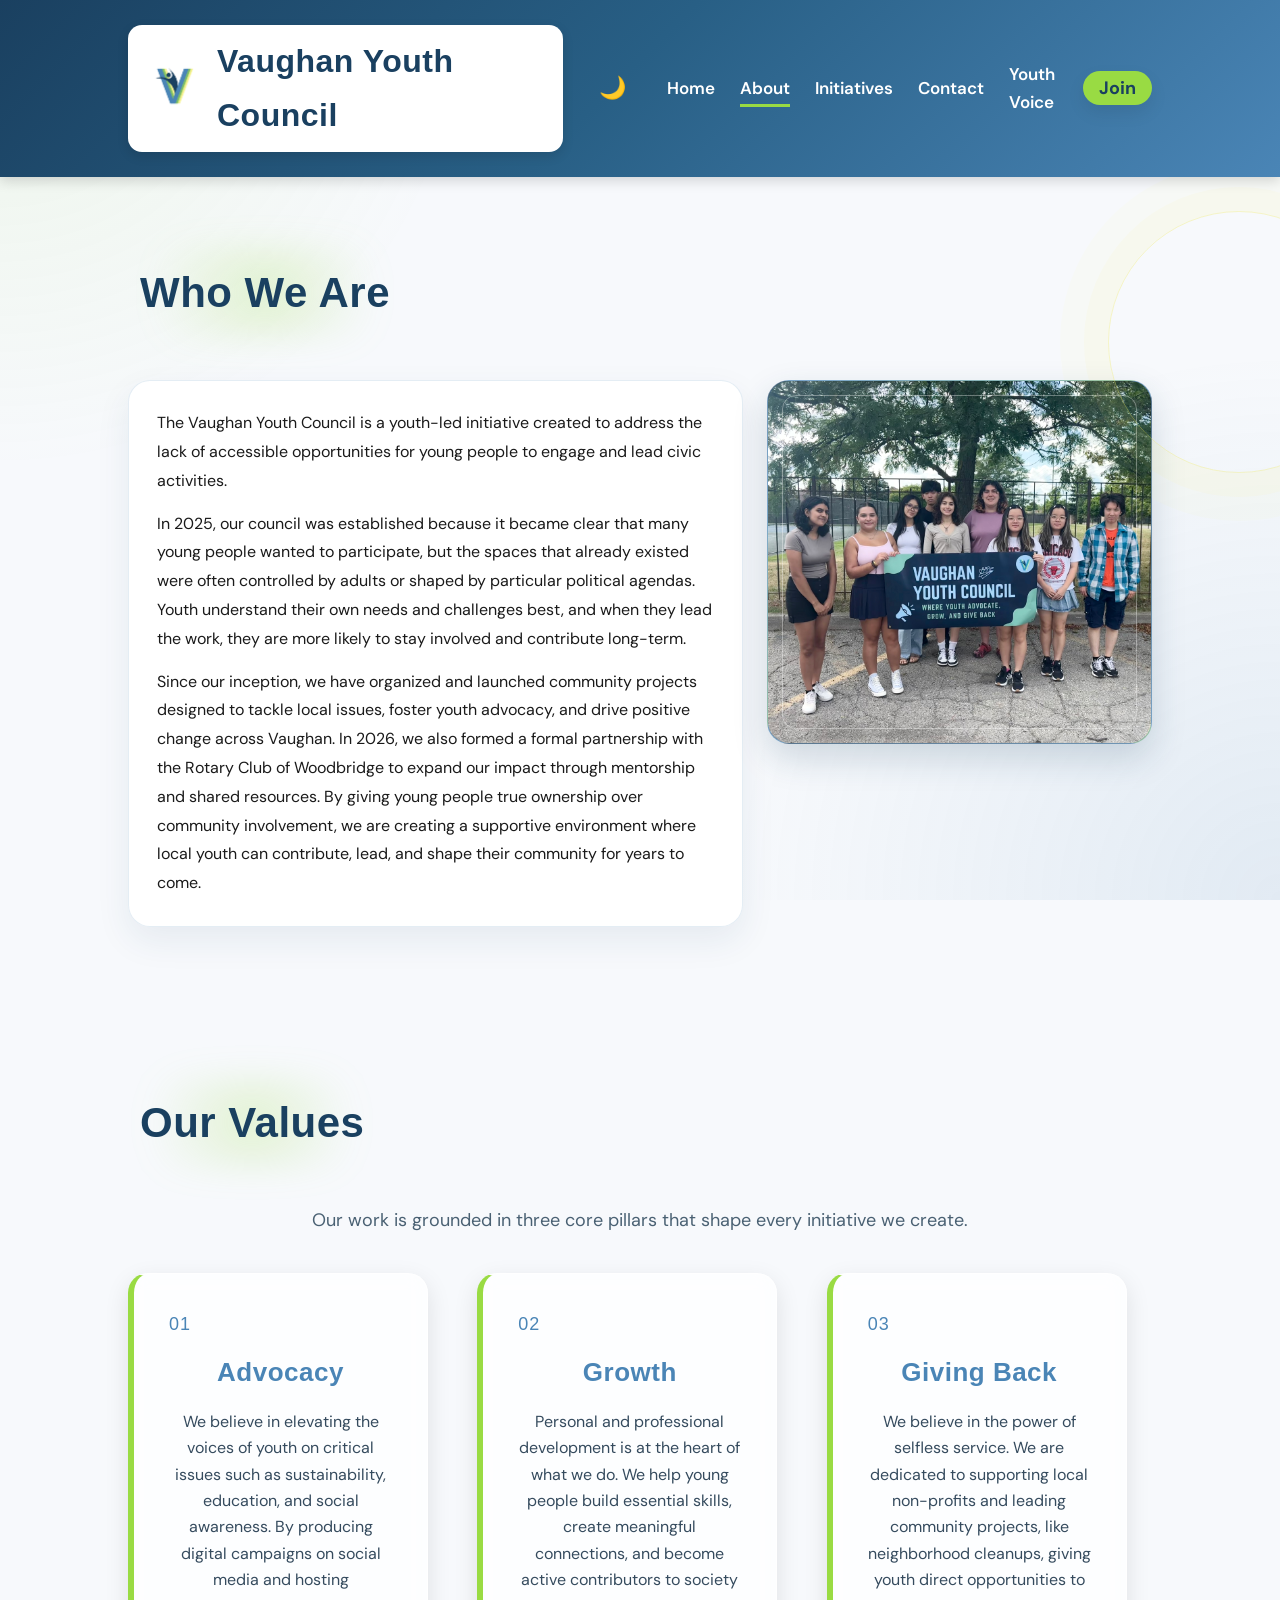
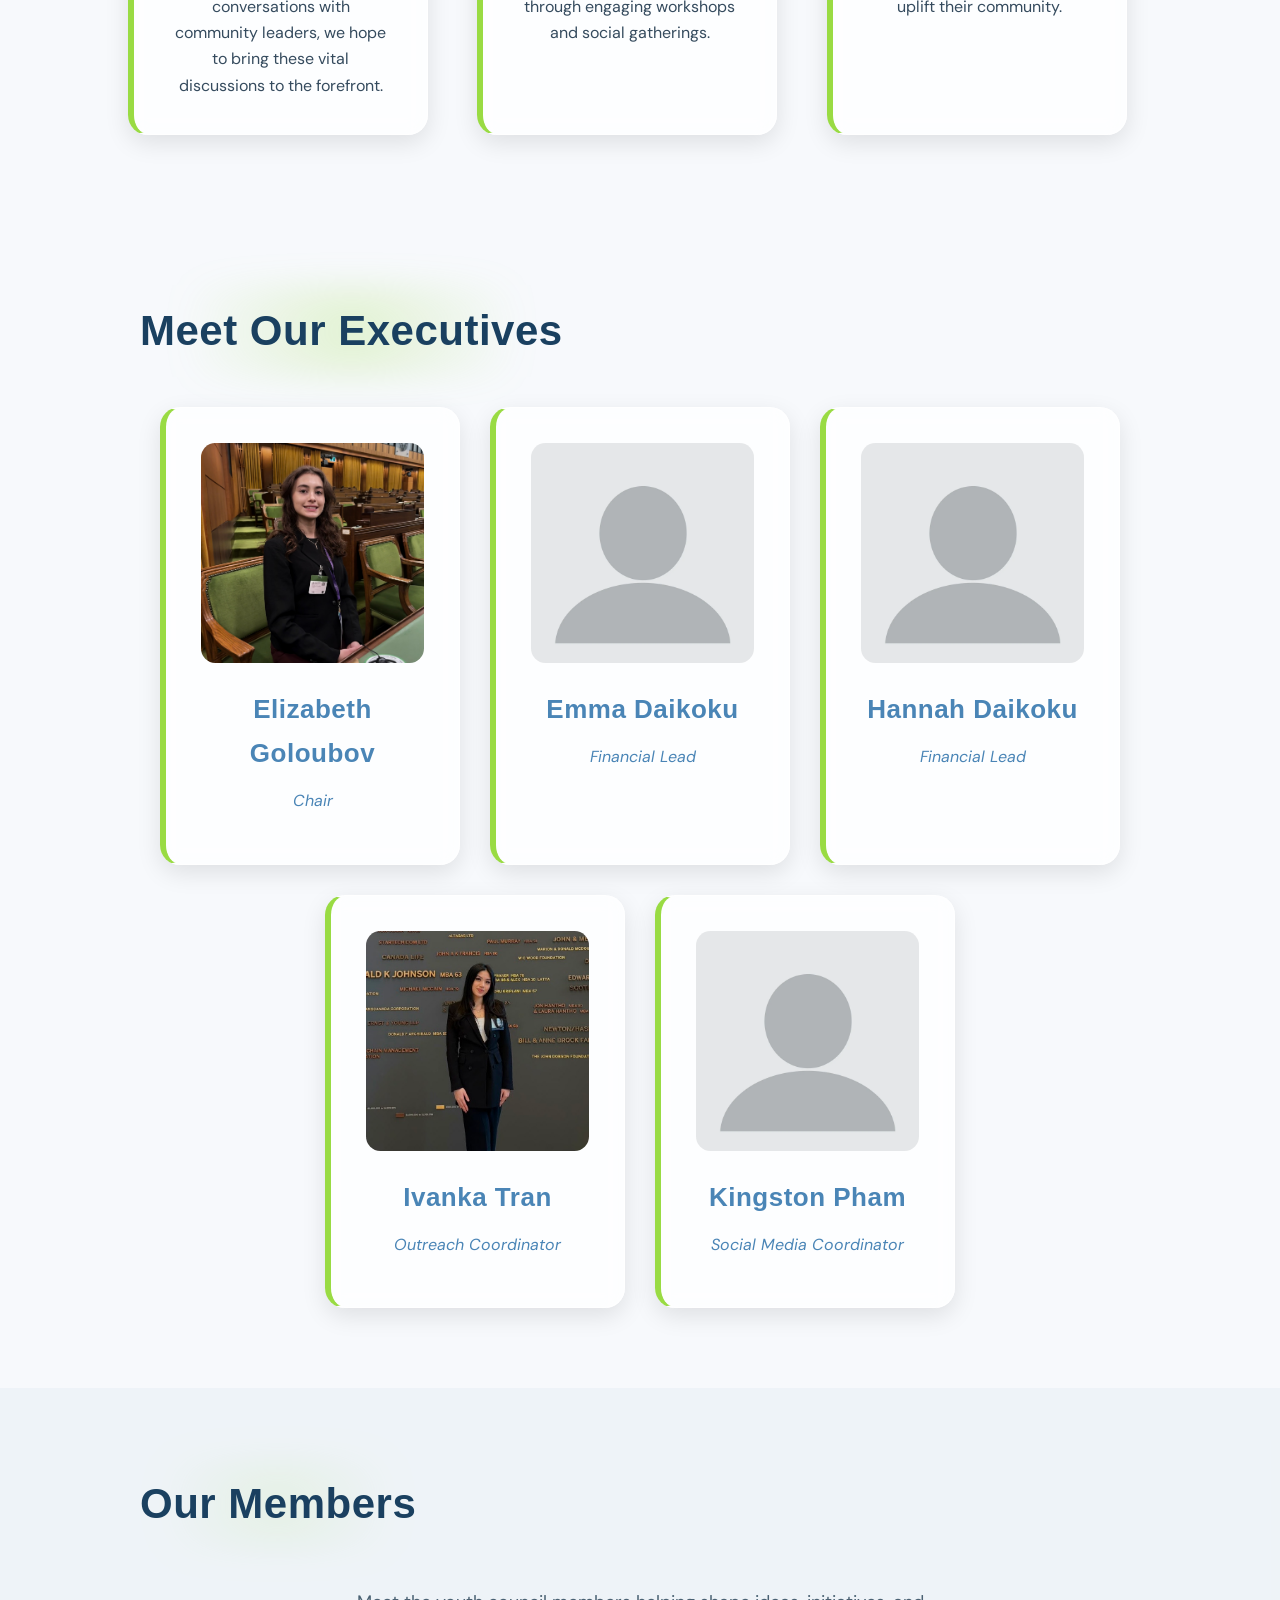
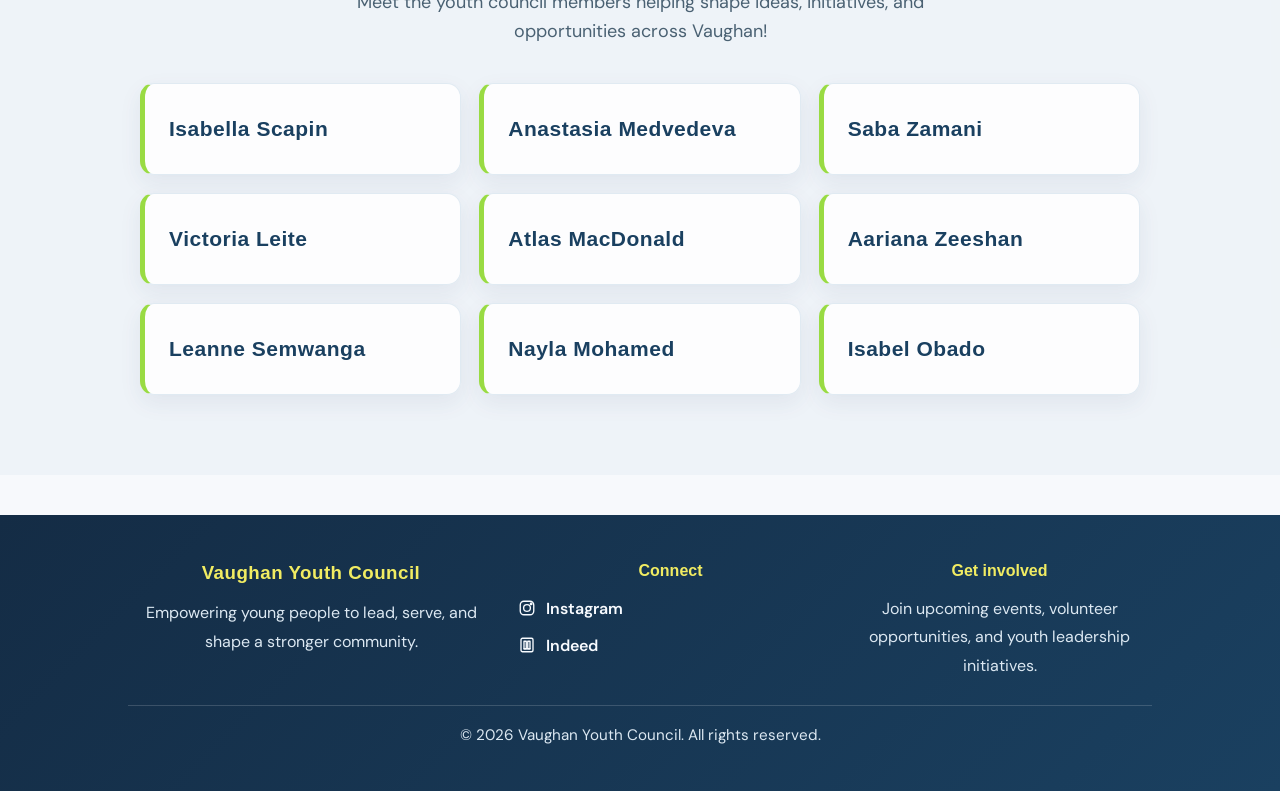
==== commit 3d6de6eb: "Initial commit" ====
--- a/about.html
+++ b/about.html
@@ -114,6 +114,22 @@
     </div>
 </section>
 
+<section class="wave-bottom members-section">
+    <h2>Our Members</h2>
+    <p class="values-intro">Meet the youth council members helping shape ideas, initiatives, and opportunities across Vaughan! </p>
+    <div class="members-grid">
+        <article class="member-card"><h3>Isabella Scapin</h3></article>
+        <article class="member-card"><h3>Anastasia Medvedeva</h3></article>
+        <article class="member-card"><h3>Saba Zamani</h3></article>
+        <article class="member-card"><h3>Victoria Leite</h3></article>
+        <article class="member-card"><h3>Atlas MacDonald</h3></article>
+        <article class="member-card"><h3>Aariana Zeeshan</h3></article>
+        <article class="member-card"><h3>Leanne Semwanga</h3></article>
+        <article class="member-card"><h3>Nayla Mohamed</h3></article>
+        <article class="member-card"><h3>Isabel Obado</h3></article>
+    </div>
+</section>
+
 <footer class="site-footer">
     <div class="footer-content">
         <div>
--- a/style.css
+++ b/style.css
@@ -300,6 +300,10 @@
     transition: all 0.3s ease;
 }
 
+#menu-toggle {
+    display: none;
+}
+
 #dark-toggle:hover,
 #menu-toggle:hover,
 #dark-toggle:focus-visible,
@@ -481,6 +485,63 @@
     z-index: -1;
 }
 
+.home-section-lede {
+    max-width: 760px;
+    margin: -16px auto 34px;
+    text-align: center;
+}
+
+.home-link-list {
+    display: grid;
+    grid-template-columns: repeat(auto-fit, minmax(240px, 1fr));
+    gap: 18px;
+    max-width: 1100px;
+    margin: 0 auto;
+    padding: 0;
+    list-style: none;
+}
+
+.home-link-list a {
+    display: flex;
+    flex-direction: column;
+    gap: 6px;
+    height: 100%;
+    padding: 20px;
+    border-left: 5px solid #99db43;
+    border-radius: 14px;
+    background: rgba(255,255,255,0.82);
+    color: #1a4060;
+    text-decoration: none;
+    box-shadow: 0 8px 22px rgba(26,64,96,0.08);
+    transition: transform 0.3s ease, box-shadow 0.3s ease;
+}
+
+.home-link-list a:hover,
+.home-link-list a:focus-visible {
+    transform: translateY(-4px);
+    box-shadow: 0 14px 28px rgba(26,64,96,0.14);
+}
+
+.home-link-list strong {
+    font-family: "Norwester", sans-serif;
+    font-size: 21px;
+    font-weight: 400;
+}
+
+.home-link-list span {
+    color: #4a6173;
+    line-height: 1.55;
+}
+
+body.dark .home-link-list a {
+    background: rgba(20,38,53,0.9);
+    color: #f4f7fb;
+}
+
+body.dark .home-link-list span {
+    color: #c7d4df;
+}
+
 .about-grid {
     display: grid;
     grid-template-columns: 1.6fr 1fr;
@@ -632,6 +693,49 @@
     letter-spacing: 1px;
 }
 
+.members-section {
+    background: rgba(232,238,245,0.55);
+}
+
+.members-grid {
+    display: grid;
+    grid-template-columns: repeat(3, minmax(0, 1fr));
+    gap: 18px;
+    max-width: 1000px;
+    margin: 0 auto;
+}
+
+.member-card {
+    display: flex;
+    align-items: center;
+    min-height: 92px;
+    padding: 22px 24px;
+    background: rgba(255,255,255,0.86);
+    border: 1px solid rgba(74,133,182,0.16);
+    border-left: 5px solid #99db43;
+    border-radius: 14px;
+    box-shadow: 0 8px 22px rgba(26,64,96,0.08);
+}
+
+.member-card h3 {
+    color: #1a4060;
+    font-size: 21px;
+    line-height: 1.25;
+}
+
+body.dark .members-section {
+    background: rgba(15,27,38,0.7);
+}
+
+body.dark .member-card {
+    background: rgba(20,38,53,0.92);
+    border-color: rgba(153,219,67,0.28);
+}
+
+body.dark .member-card h3 {
+    color: #f4f7fb;
+}
+
 body.dark .value-card h3,
 body.dark .value-card p,
 body.dark .value-number {
@@ -662,6 +766,10 @@
         grid-template-columns: 1fr;
     }
 
+    .members-grid {
+        grid-template-columns: repeat(2, minmax(0, 1fr));
+    }
+
     .about-panel {
         padding: 22px;
     }
@@ -669,6 +777,12 @@
     .about-photo,
     .about-photo img {
         min-height: 280px;
+    }
+}
+
+@media (max-width: 520px) {
+    .members-grid {
+        grid-template-columns: 1fr;
     }
 }
 
@@ -689,7 +803,7 @@
    FEATURE BAND
 ----------------------------------------------------------- */
 .feature-band {
-    padding: 20px 10% 10px;
+    padding: 42px 10%;
 }
 
 .feature-panel {
@@ -697,11 +811,11 @@
     grid-template-columns: 1.1fr 0.9fr;
     gap: 24px;
     align-items: center;
-    background: linear-gradient(135deg, rgba(255,255,255,0.95), rgba(240,247,255,0.92));
+    background: rgba(255,255,255,0.92);
     border: 1px solid rgba(74,133,182,0.16);
-    border-radius: 24px;
-    padding: 32px;
-    box-shadow: 0 16px 36px rgba(26,64,96,0.12);
+    border-radius: 20px;
+    padding: 28px;
+    box-shadow: 0 14px 34px rgba(26,64,96,0.08);
     overflow: hidden;
     position: relative;
     transition: transform 0.35s ease, box-shadow 0.35s ease;
@@ -714,7 +828,7 @@
 
 .feature-media {
     min-height: 240px;
-    border-radius: 18px;
+    border-radius: 14px;
     overflow: hidden;
     box-shadow: 0 10px 24px rgba(26,64,96,0.12);
     transform: perspective(1000px) rotateY(-2deg);
@@ -724,6 +838,14 @@
 .feature-media:hover {
     transform: perspective(1000px) rotateY(0deg) scale(1.02);
     box-shadow: 0 16px 30px rgba(26,64,96,0.18);
+}
+
+.feature-band-reverse .feature-panel {
+    grid-template-columns: 0.9fr 1.1fr;
+}
+
+.feature-band-reverse .feature-media {
+    order: -1;
 }
 
 .feature-media img {
@@ -775,7 +897,7 @@
 }
 
 .feature-copy h3 {
-    font-size: 30px;
+    font-size: 27px;
     margin-bottom: 12px;
     color: #1a4060;
 }
@@ -828,6 +950,24 @@
     display: flex;
     gap: 30px;
     flex-wrap: wrap;
+}
+
+.home-card-grid {
+    display: grid;
+    gap: 24px;
+}
+
+.home-traction-grid {
+    grid-template-columns: repeat(4, minmax(0, 1fr));
+}
+
+.home-initiative-grid {
+    grid-template-columns: repeat(3, minmax(0, 1fr));
+}
+
+.home-card-grid .card {
+    min-width: 0;
+    max-width: none;
 }
 
 .executive-row {
@@ -1545,6 +1685,52 @@
     text-transform: uppercase;
 }
 
+.network-fair-registration {
+    padding-top: 64px;
+    padding-bottom: 64px;
+    background: rgba(255,255,255,0.72);
+    text-align: center;
+}
+
+.network-fair-registration-copy {
+    max-width: 680px;
+    margin: 0 auto;
+}
+
+.network-fair-registration .eyebrow {
+    margin-bottom: 8px;
+    color: #4a85b6;
+    font-weight: 700;
+    letter-spacing: 0.08em;
+    text-transform: uppercase;
+}
+
+.network-fair-registration h2 {
+    margin-bottom: 24px;
+    color: #1a4060;
+}
+
+.network-fair-registration p:not(.eyebrow) {
+    max-width: 600px;
+    margin: 0 auto;
+}
+
+.network-fair-registration .button {
+    margin-top: 24px;
+}
+
+body.dark .network-fair-registration {
+    background: rgba(20,38,53,0.72);
+}
+
+body.dark .network-fair-registration .eyebrow {
+    color: #99db43;
+}
+
+body.dark .network-fair-registration h2 {
+    color: #f8fbff;
+}
+
 .network-fair-content,
 .organization-section {
     padding-top: 76px;
@@ -1559,7 +1745,7 @@
 
 .network-fair-intro h2 {
     display: block;
-    margin-bottom: 16px;
+    margin-bottom: 28px;
 }
 
 .network-fair-intro .eyebrow {
@@ -1647,10 +1833,16 @@
     border-radius: 0;
 }
 
+.vff-logo-placeholder {
+    background: #1a4060;
+    border-radius: 14px;
+    padding: 12px;
+}
+
 .organization-logo {
     display: block;
-    width: 220px;
-    height: 140px;
+    width: 100%;
+    height: 100%;
     object-fit: contain;
 }
 
@@ -1841,12 +2033,25 @@
         grid-template-columns: 1fr;
     }
 
+    .feature-band-reverse .feature-panel {
+        grid-template-columns: 1fr;
+    }
+
+    .feature-band-reverse .feature-media {
+        order: 0;
+    }
+
     .feature-media {
         min-height: 220px;
     }
 
     .card-container {
         flex-direction: column;
+    }
+
+    .home-traction-grid,
+    .home-initiative-grid {
+        grid-template-columns: 1fr;
     }
 
     .priority-grid {
@@ -1907,3 +2112,230 @@
         grid-template-columns: 1fr;
     }
 }
+
+/* -----------------------------------------------------------
+   SMALL-SCREEN SIZING
+----------------------------------------------------------- */
+img,
+iframe {
+    max-width: 100%;
+}
+
+@media (max-width: 900px) {
+    header {
+        flex-wrap: wrap;
+        padding: 14px 5%;
+        gap: 8px;
+    }
+
+    .site-brand {
+        min-width: 0;
+        flex: 1 1 auto;
+        padding: 6px 10px;
+    }
+
+    .site-title {
+        min-width: 0;
+    }
+
+    .site-title-text {
+        font-size: clamp(0.95rem, 3.8vw, 1.25rem);
+        line-height: 1.15;
+    }
+
+    .site-logo {
+        width: 48px;
+        height: 48px;
+    }
+
+    #menu-toggle,
+    #dark-toggle {
+        flex: 0 0 auto;
+        margin-left: 6px;
+        padding: 8px;
+        min-width: 44px;
+        min-height: 44px;
+    }
+
+    header nav,
+    header nav.open {
+        order: 4;
+        width: 100%;
+        margin: 0;
+        padding: 12px 0 4px;
+        border-radius: 0;
+        gap: 2px;
+    }
+
+    header nav a,
+    header nav .nav-dropdown > a,
+    header nav .button,
+    header nav .join-btn {
+        width: 100%;
+        margin: 0;
+        padding: 11px 12px;
+        text-align: left;
+        font-size: 1rem;
+    }
+
+    header nav .button,
+    header nav .join-btn {
+        justify-content: flex-start;
+        margin-top: 4px;
+    }
+
+    .dropdown-menu a {
+        padding: 9px 12px 9px 24px;
+        white-space: normal;
+    }
+
+    section,
+    .feature-band,
+    .network-fair-banner {
+        padding-left: 5%;
+        padding-right: 5%;
+    }
+
+    section {
+        padding-top: 56px;
+        padding-bottom: 56px;
+    }
+
+    section h2 {
+        display: block;
+        font-size: clamp(1.9rem, 8vw, 2.6rem);
+        line-height: 1.1;
+        margin-bottom: 28px;
+    }
+
+    .hero {
+        min-height: 0;
+        padding-top: 78px;
+        padding-bottom: 78px;
+    }
+
+    .hero h2,
+    .network-fair-banner h2,
+    .contact-intro h2 {
+        font-size: clamp(2rem, 10vw, 3.25rem);
+        padding: 0;
+    }
+
+    .hero p,
+    .network-fair-lede,
+    .contact-lead {
+        font-size: 1rem;
+    }
+
+    .feature-panel,
+    .carousel-card,
+    .contact-details,
+    .contact-form-panel,
+    .organization-card {
+        padding: 20px;
+    }
+
+    .about-panel,
+    .value-card,
+    .priority-card,
+    .form-card {
+        padding: 20px;
+    }
+
+    .card,
+    .home-card-grid .card {
+        min-width: 0;
+        max-width: none;
+        min-height: 0;
+        padding: 24px 20px;
+    }
+
+    .card-container {
+        gap: 18px;
+    }
+
+    .carousel-stage,
+    .past-initiatives-page .carousel-stage {
+        min-height: 56vw;
+        max-height: 380px;
+    }
+
+    .calendar-frame iframe {
+        height: 600px;
+    }
+
+    .organization-placeholder {
+        width: 100%;
+        max-width: 240px;
+        margin: 0 auto;
+    }
+
+    .footer-content {
+        gap: 30px;
+    }
+}
+
+@media (max-width: 520px) {
+    .site-brand {
+        padding: 5px 8px;
+    }
+
+    .site-title {
+        gap: 8px;
+    }
+
+    .site-logo {
+        width: 42px;
+        height: 42px;
+    }
+
+    #menu-toggle,
+    #dark-toggle {
+        font-size: 19px;
+        min-width: 40px;
+        min-height: 40px;
+        padding: 6px;
+    }
+
+    .button {
+        width: 100%;
+        margin-top: 24px;
+        padding: 13px 20px;
+        text-align: center;
+    }
+
+    .contact-intro,
+    .network-fair-banner {
+        padding-top: 58px;
+        padding-bottom: 64px;
+    }
+
+    .contact-details,
+    .contact-form-panel,
+    .feature-panel,
+    .carousel-card,
+    .organization-card {
+        border-radius: 16px;
+        padding: 16px;
+    }
+
+    .feature-media {
+        min-height: 190px;
+    }
+
+    .carousel-copy h3,
+    .feature-copy h3,
+    .contact-details h3,
+    .contact-form-panel h3 {
+        font-size: 1.5rem;
+    }
+
+    .network-fair-details span {
+        width: 100%;
+    }
+
+    .site-footer {
+        padding-left: 5%;
+        padding-right: 5%;
+    }
+}
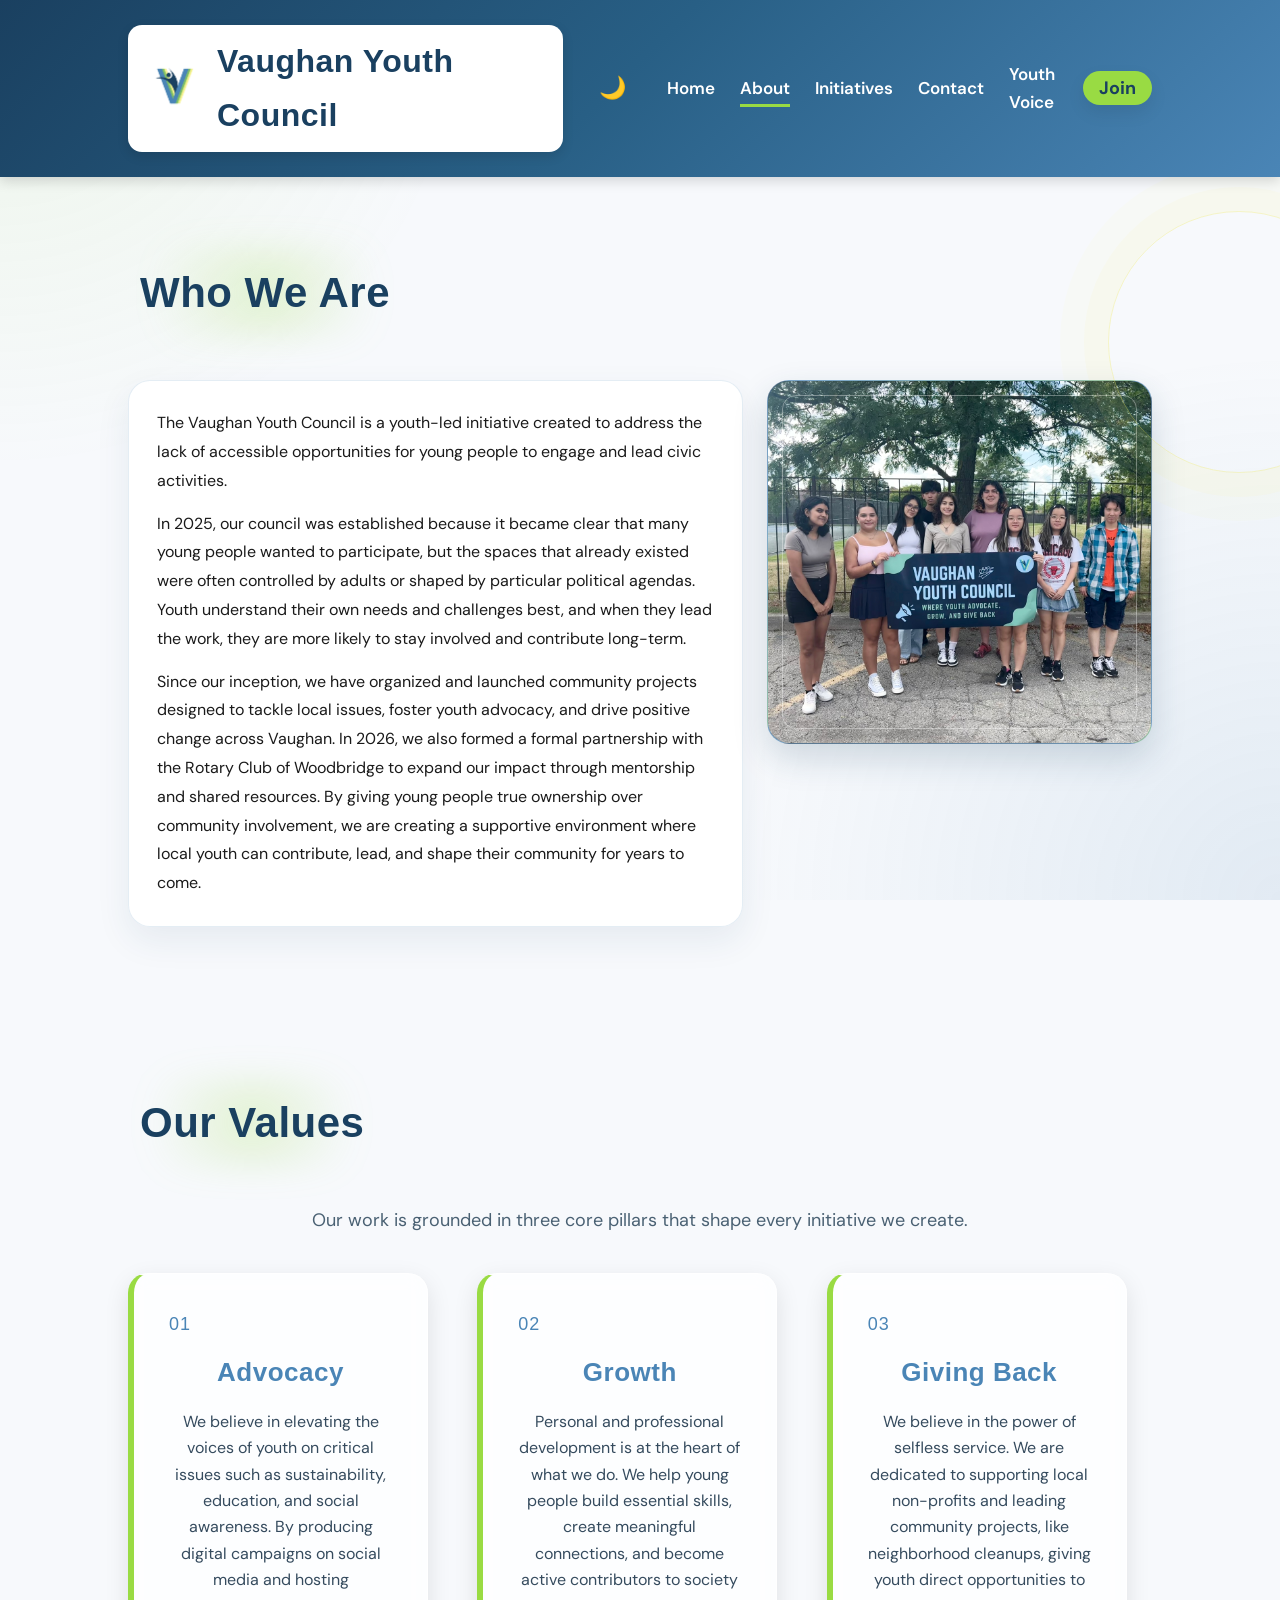
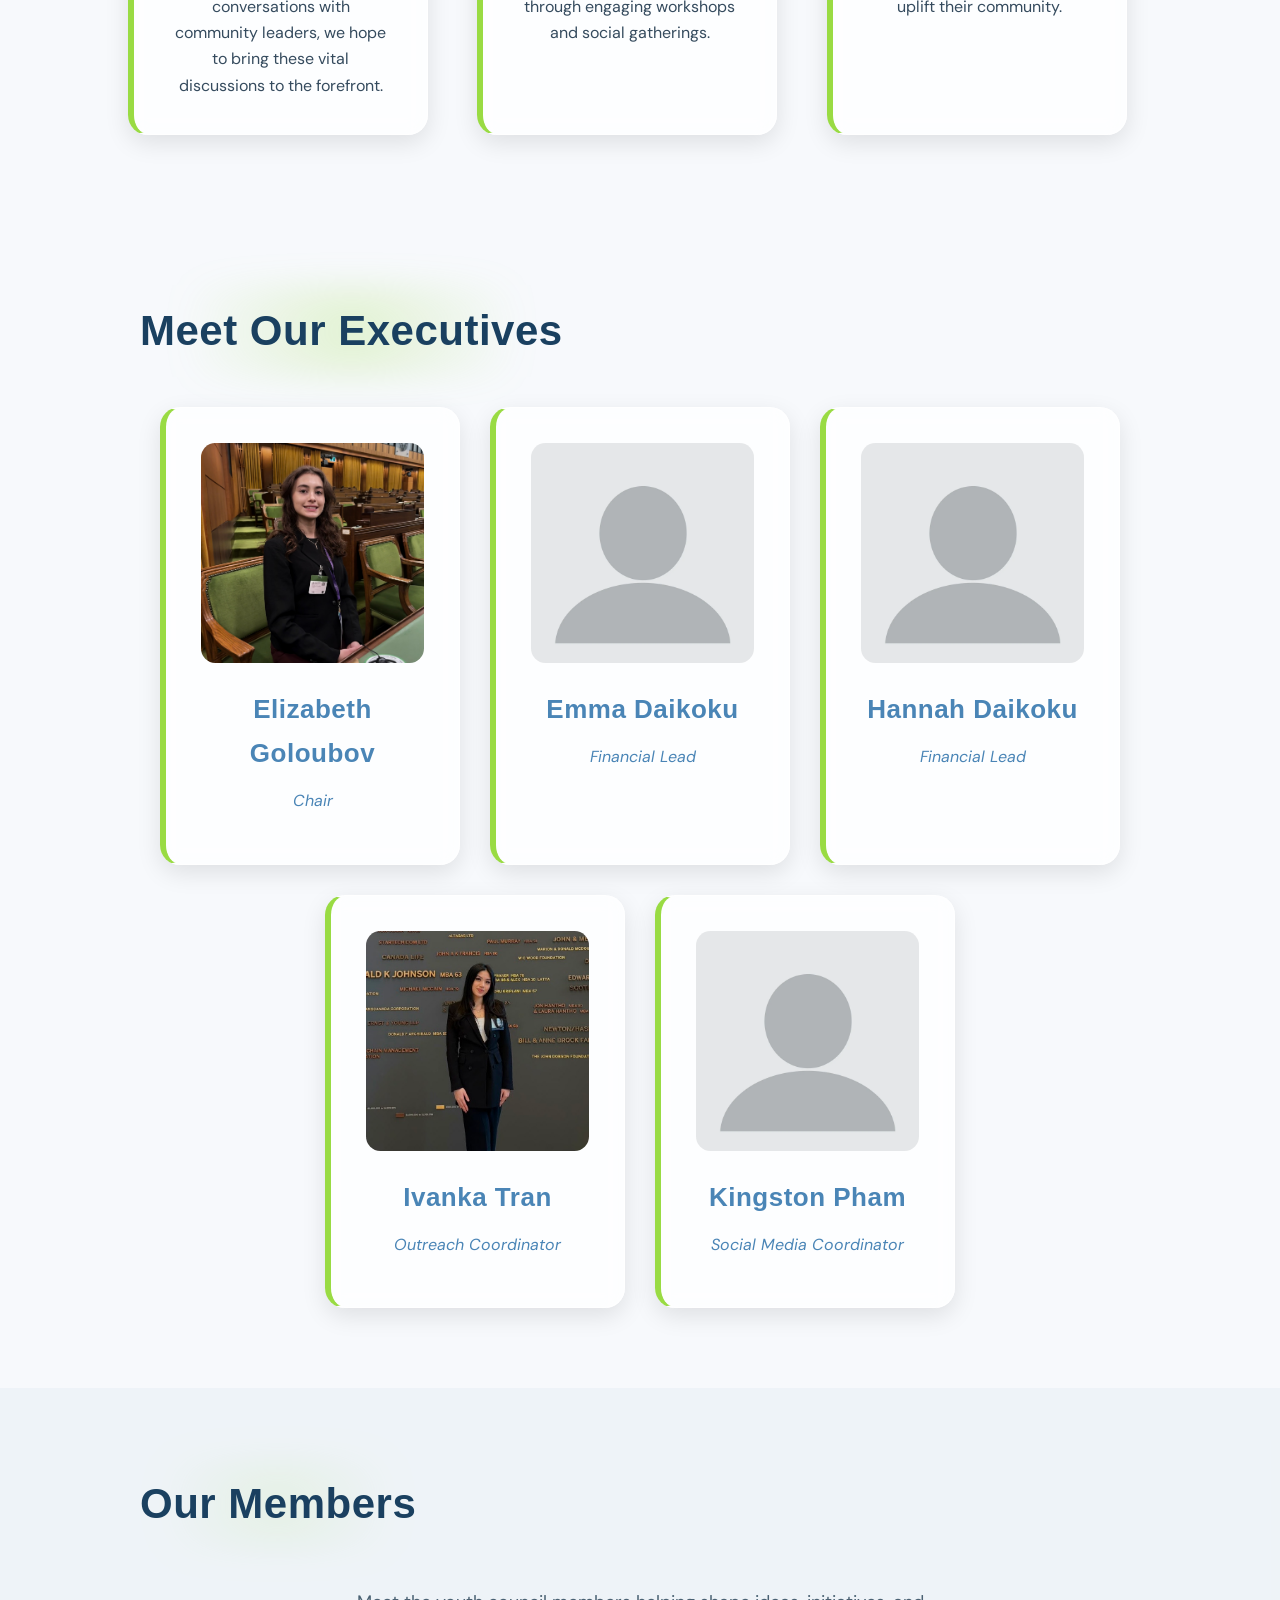
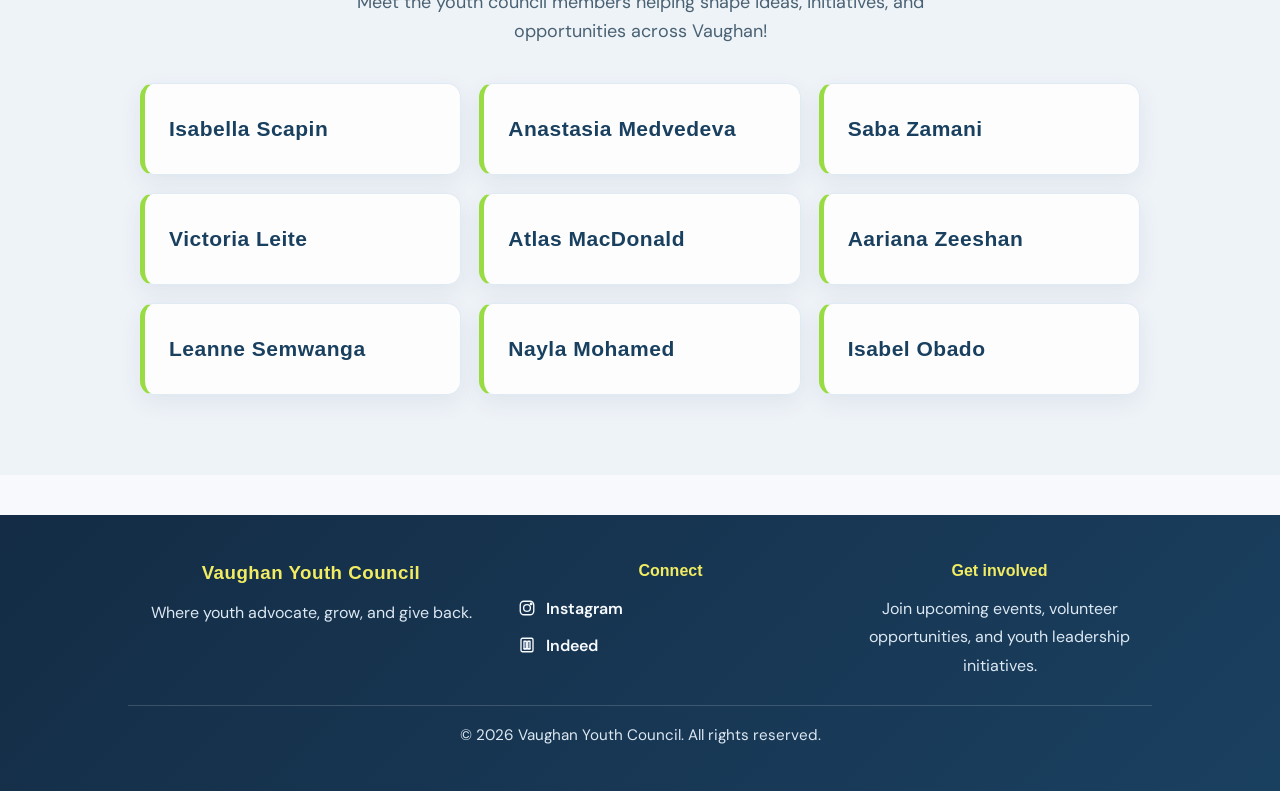
==== commit b363a4ee: "update site" ====
--- a/about.html
+++ b/about.html
@@ -31,7 +31,6 @@
             <div class="dropdown-menu">
                 <a href="initiatives.html">Current Initiatives</a>
                 <a href="vaughan-youth-network-fair.html">Vaughan Youth Network Fair</a>
-                <a href="past-initiatives.html">Past Initiatives</a>
             </div>
         </div>
         <a href="contact.html">Contact</a>
@@ -134,10 +133,10 @@
     <div class="footer-content">
         <div>
             <h3>Vaughan Youth Council</h3>
-            <p>Empowering young people to lead, serve, and shape a stronger community.</p>
+            <p>Where youth advocate, grow, and give back.</p>
         </div>
         <div>
-            <h4>Connect</h4>
+            <h4><a href="contact.html">Connect</a></h4>
             <div class="footer-links">
                 <a href="https://www.instagram.com/vaughan_yc/" target="_blank" rel="noopener noreferrer" aria-label="Instagram">
                     <svg viewBox="0 0 24 24" aria-hidden="true"><rect x="3" y="3" width="18" height="18" rx="5"></rect><circle cx="12" cy="12" r="4.5"></circle><circle cx="17.5" cy="6.5" r="1"></circle></svg>
@@ -150,7 +149,7 @@
             </div>
         </div>
         <div>
-            <h4>Get involved</h4>
+            <h4><a href="join.html">Get involved</a></h4>
             <p>Join upcoming events, volunteer opportunities, and youth leadership initiatives.</p>
         </div>
     </div>
--- a/style.css
+++ b/style.css
@@ -1003,6 +1003,33 @@
     box-shadow: 0 18px 36px rgba(0,0,0,0.16);
 }
 
+.join-page section {
+    padding-top: 52px;
+    padding-bottom: 52px;
+}
+
+.join-page .wave-top > p {
+    max-width: 760px;
+    margin: 0 auto;
+    font-size: 1.2rem;
+    text-align: center;
+}
+
+.join-page .card-container {
+    justify-content: center;
+    gap: 20px;
+}
+
+.join-page .card {
+    min-height: 0;
+}
+
+.join-page > section .button {
+    display: block;
+    width: max-content;
+    margin: 28px auto 0;
+}
+
 .executive-photo {
     width: 100%;
     height: 220px;
@@ -1791,9 +1818,252 @@
     letter-spacing: 0.02em;
 }
 
-.venue-placeholder {
-    min-height: min(82vh, 900px);
+.venue-schedule {
+    display: grid;
+    gap: 0;
+    margin: 0;
+    padding: 0;
+    list-style: none;
+    border: 1px solid rgba(74,133,182,0.18);
+    border-radius: 14px;
+    overflow: hidden;
+    background: rgba(255,255,255,0.72);
+    box-shadow: 0 12px 30px rgba(26,64,96,0.1);
+}
+
+.venue-schedule li {
+    display: grid;
+    grid-template-columns: minmax(150px, 0.8fr) 1.2fr;
+    gap: 20px;
+    align-items: center;
+    padding: 20px 22px;
+    border-bottom: 1px solid rgba(74,133,182,0.14);
+}
+
+.venue-schedule li:last-child {
+    border-bottom: 0;
+}
+
+.venue-schedule time {
+    color: #1a4060;
+    font-size: 0.95rem;
+    font-weight: 700;
+}
+
+.venue-schedule p {
+    color: #263f52;
+    line-height: 1.55;
+}
+
+body.dark .venue-schedule {
+    background: rgba(20,38,53,0.92);
+    border-color: rgba(153,219,67,0.28);
+}
+
+body.dark .venue-schedule li {
+    border-color: rgba(153,219,67,0.18);
+}
+
+body.dark .venue-schedule time,
+body.dark .venue-schedule p {
+    color: #f4f7fb;
+}
+
+.event-map-frame {
+    position: relative;
     margin-bottom: 24px;
+    aspect-ratio: 4 / 3;
+    overflow: hidden;
+    border: 1px solid rgba(74,133,182,0.22);
+    border-radius: 14px;
+    background: #e8eef5;
+    box-shadow: 0 12px 30px rgba(26,64,96,0.1);
+}
+
+.event-map-image {
+    display: block;
+    width: 100%;
+    height: 100%;
+    object-fit: contain;
+}
+
+.event-map-trigger {
+    position: absolute;
+    right: 16px;
+    bottom: 16px;
+    border: 0;
+    border-radius: 999px;
+    padding: 11px 16px;
+    background: #1a4060;
+    color: white;
+    font: inherit;
+    font-weight: 700;
+    cursor: pointer;
+    box-shadow: 0 6px 16px rgba(0,0,0,0.18);
+}
+
+.event-map-trigger:hover,
+.event-map-trigger:focus-visible {
+    background: #285f85;
+}
+
+.event-map-dialog {
+    width: min(96vw, 1400px);
+    max-width: none;
+    max-height: 94vh;
+    padding: 0;
+    border: 0;
+    border-radius: 16px;
+    background: #f7f9fc;
+    color: #1a1a1a;
+    box-shadow: 0 24px 80px rgba(0,0,0,0.35);
+}
+
+.event-map-dialog::backdrop {
+    background: rgba(15,27,38,0.78);
+}
+
+.event-map-dialog-content {
+    display: grid;
+    grid-template-rows: auto minmax(0, 1fr) auto;
+    max-height: 94vh;
+    padding: 18px;
+}
+
+.event-map-dialog-header,
+.event-map-controls {
+    display: flex;
+    align-items: center;
+    justify-content: space-between;
+    gap: 12px;
+}
+
+.event-map-dialog-header {
+    padding: 0 0 14px;
+}
+
+.event-map-dialog-header h2 {
+    margin: 0;
+    color: #1a4060;
+    font-size: 28px;
+}
+
+.event-map-close,
+.event-map-zoom-in,
+.event-map-zoom-out,
+.event-map-reset {
+    border: 1px solid rgba(74,133,182,0.28);
+    border-radius: 8px;
+    background: white;
+    color: #1a4060;
+    font: inherit;
+    font-weight: 700;
+    cursor: pointer;
+}
+
+.event-map-close {
+    width: 42px;
+    height: 42px;
+    font-size: 28px;
+    line-height: 1;
+}
+
+.event-map-viewport {
+    min-height: 0;
+    overflow: auto;
+    border-radius: 10px;
+    background: #e8eef5;
+    text-align: center;
+}
+
+.event-map-zoom-image {
+    display: block;
+    width: 100%;
+    max-width: none;
+    transform-origin: center top;
+    transition: transform 0.2s ease;
+}
+
+.event-map-controls {
+    justify-content: center;
+    padding-top: 14px;
+}
+
+.event-map-zoom-in,
+.event-map-zoom-out {
+    width: 42px;
+    height: 42px;
+    font-size: 24px;
+}
+
+.event-map-reset {
+    padding: 10px 14px;
+}
+
+.event-map-close:hover,
+.event-map-close:focus-visible,
+.event-map-zoom-in:hover,
+.event-map-zoom-out:hover,
+.event-map-reset:hover,
+.event-map-close:focus-visible,
+.event-map-zoom-in:focus-visible,
+.event-map-zoom-out:focus-visible,
+.event-map-reset:focus-visible {
+    border-color: #4a85b6;
+    background: #e8eef5;
+}
+
+.event-map-zoom-in:disabled,
+.event-map-zoom-out:disabled {
+    cursor: not-allowed;
+    opacity: 0.45;
+}
+
+body.dark .event-map-dialog {
+    background: #142635;
+    color: #f4f7fb;
+}
+
+body.dark .event-map-dialog-header h2,
+body.dark .event-map-close,
+body.dark .event-map-zoom-in,
+body.dark .event-map-zoom-out,
+body.dark .event-map-reset {
+    color: #f4f7fb;
+}
+
+body.dark .event-map-close,
+body.dark .event-map-zoom-in,
+body.dark .event-map-zoom-out,
+body.dark .event-map-reset {
+    background: #1a4060;
+    border-color: rgba(153,219,67,0.35);
+}
+
+@media (max-width: 600px) {
+    .event-map-image {
+        height: 100%;
+    }
+
+    .event-map-trigger {
+        right: 10px;
+        bottom: 10px;
+        padding: 9px 12px;
+        font-size: 0.9rem;
+    }
+
+    .event-map-dialog {
+        width: 96vw;
+        border-radius: 12px;
+    }
+
+    .event-map-dialog-content {
+        padding: 12px;
+    }
+
+    .event-map-dialog-header h2 {
+        font-size: 22px;
+    }
 }
 
 .fair-planning-card h3,
@@ -1906,7 +2176,8 @@
 
 @media (max-width: 800px) {
     .fair-planning-grid,
-    .organization-card {
+    .organization-card,
+    .venue-schedule li {
         grid-template-columns: 1fr;
     }
 
@@ -1948,6 +2219,16 @@
     color: #f1ec62;
 }
 
+.site-footer h4 a {
+    color: inherit;
+    text-decoration: none;
+}
+
+.site-footer h4 a:hover,
+.site-footer h4 a:focus-visible {
+    text-decoration: underline;
+}
+
 .site-footer p {
     color: #dce8f2;
 }
@@ -2338,4 +2619,44 @@
         padding-left: 5%;
         padding-right: 5%;
     }
-}
+
+    .feature-panel {
+        gap: 18px;
+    }
+
+    .feature-media {
+        min-height: 0;
+        aspect-ratio: 4 / 3;
+        transform: none;
+    }
+
+    .feature-media:hover {
+        transform: none;
+    }
+
+    .feature-copy h3 {
+        font-size: 1.4rem;
+    }
+
+    .event-map-dialog-content {
+        max-height: 88vh;
+    }
+
+    .event-map-viewport {
+        min-height: 42vh;
+    }
+
+    .event-map-controls {
+        flex-wrap: wrap;
+    }
+
+    .venue-schedule li {
+        gap: 8px;
+        padding: 16px;
+    }
+
+    .organization-card h3,
+    .fair-planning-card h3 {
+        overflow-wrap: anywhere;
+    }
+}
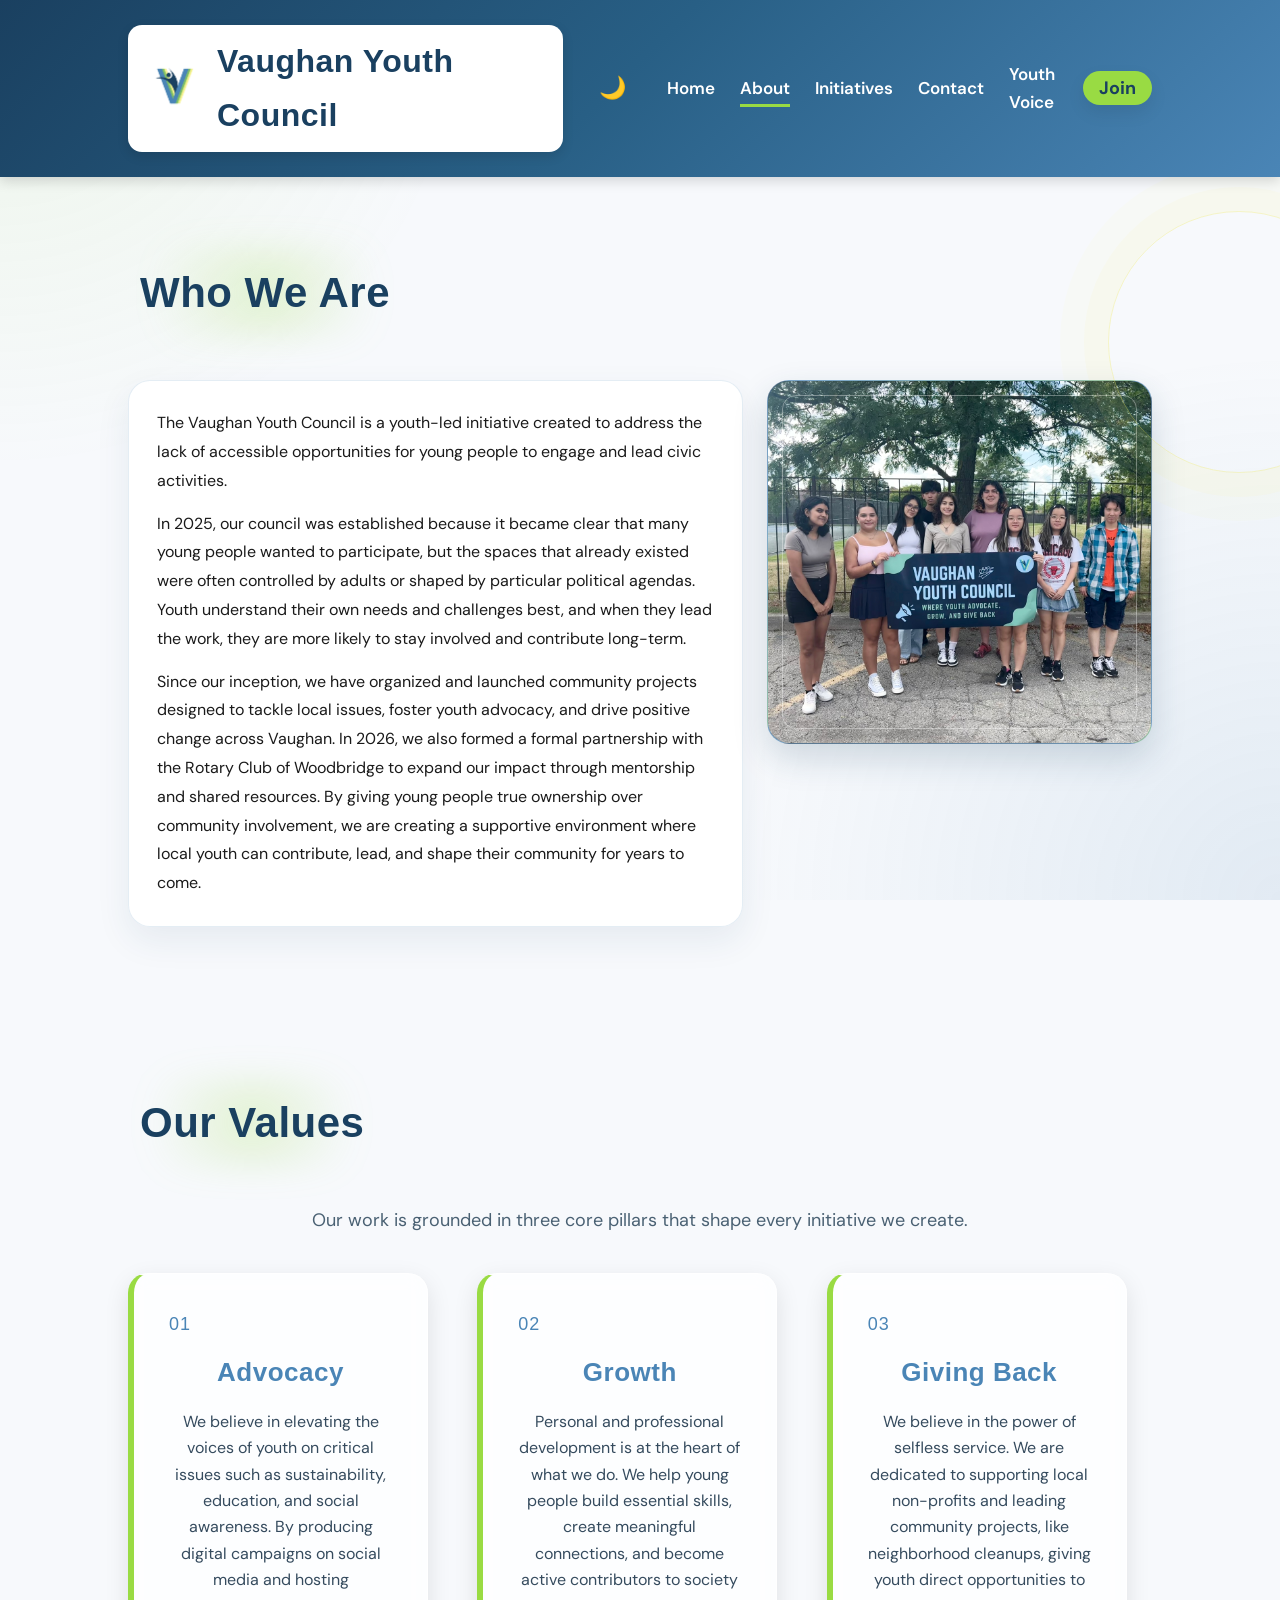
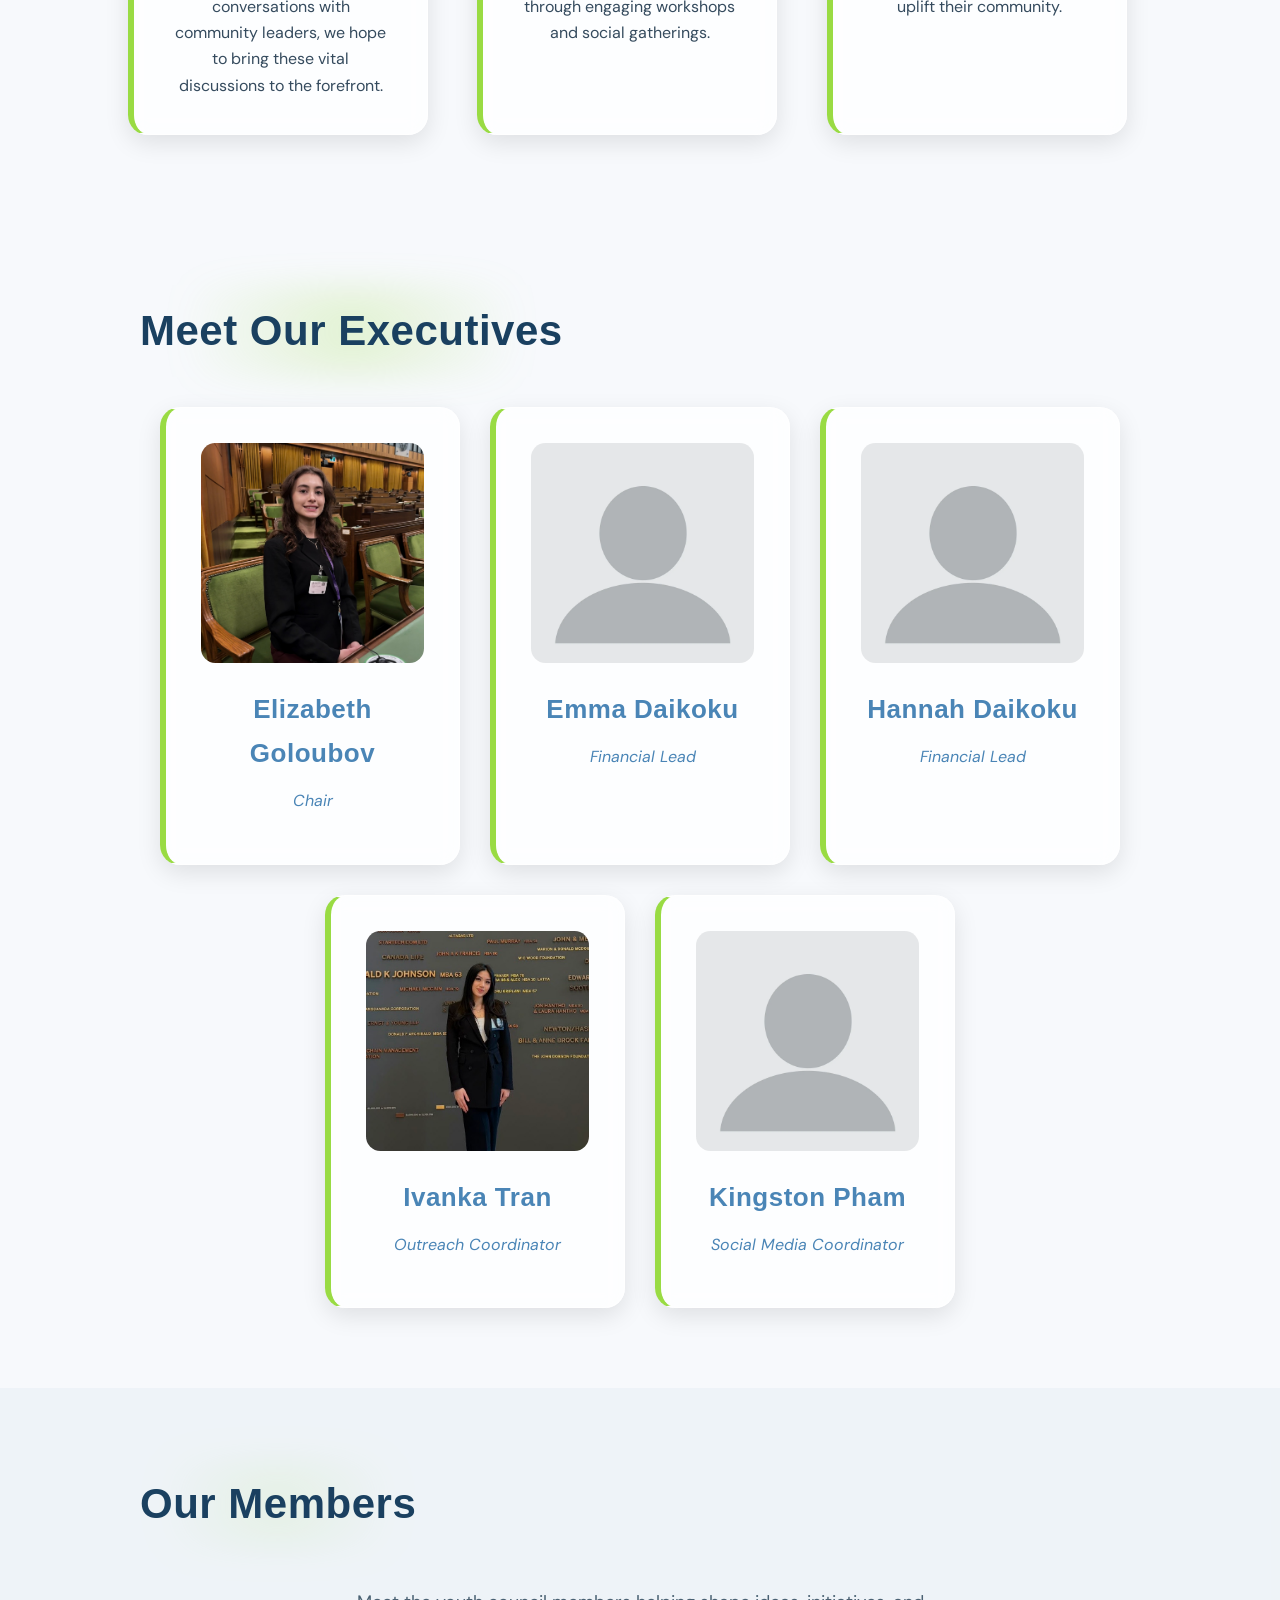
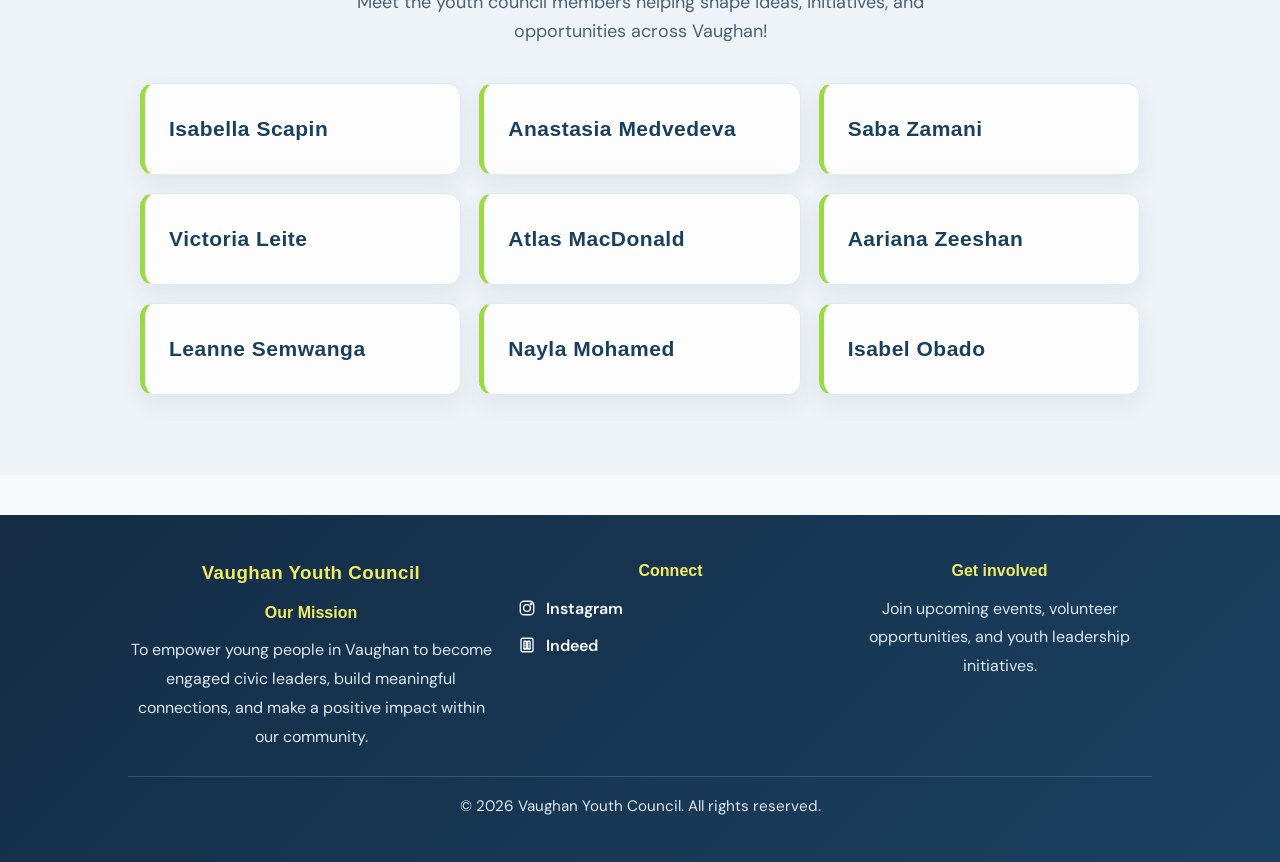
==== commit 8626ead3: "Update footer mission statement" ====
--- a/about.html
+++ b/about.html
@@ -133,7 +133,8 @@
     <div class="footer-content">
         <div>
             <h3>Vaughan Youth Council</h3>
-            <p>Where youth advocate, grow, and give back.</p>
+            <h4>Our Mission</h4>
+            <p>To empower young people in Vaughan to become engaged civic leaders, build meaningful connections, and make a positive impact within our community.</p>
         </div>
         <div>
             <h4><a href="contact.html">Connect</a></h4>
--- a/style.css
+++ b/style.css
@@ -1980,8 +1980,8 @@
     display: block;
     width: 100%;
     max-width: none;
-    transform-origin: center top;
-    transition: transform 0.2s ease;
+    margin: 0 auto;
+    transition: width 0.2s ease;
 }
 
 .event-map-controls {
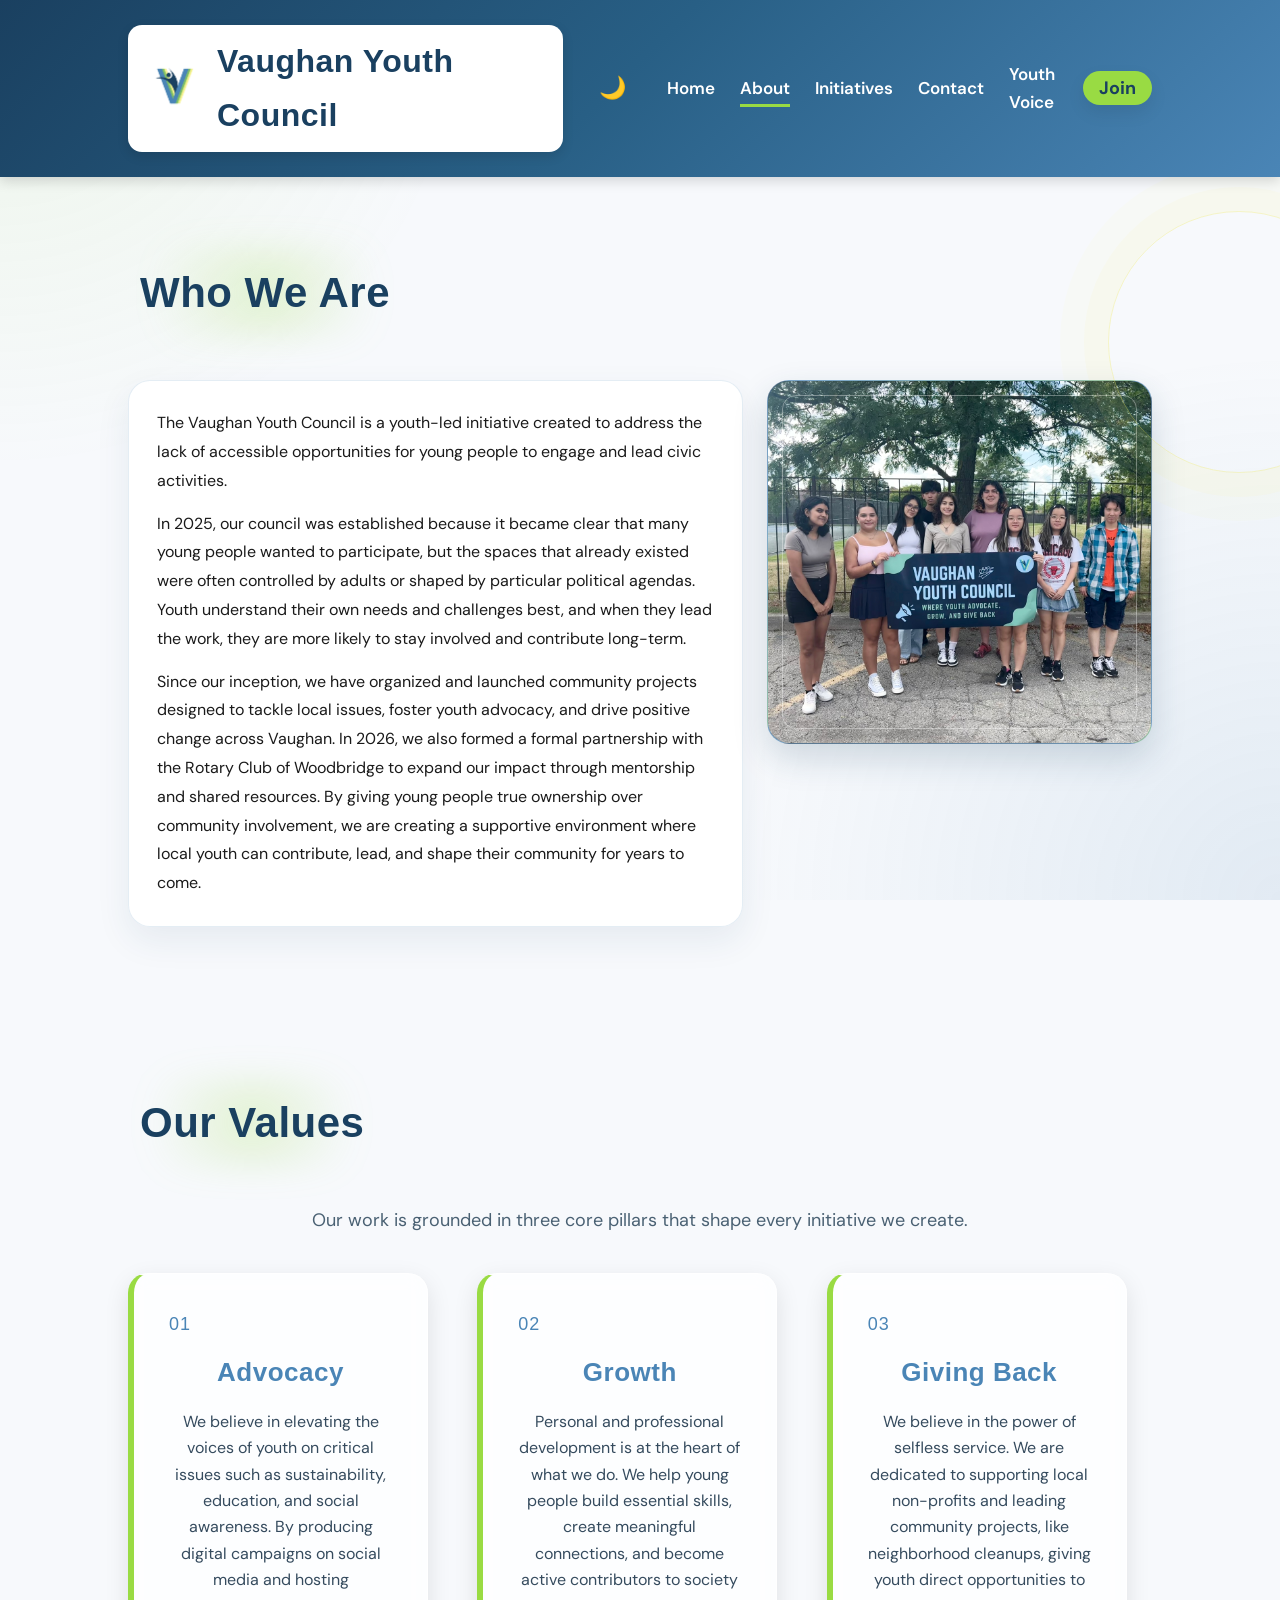
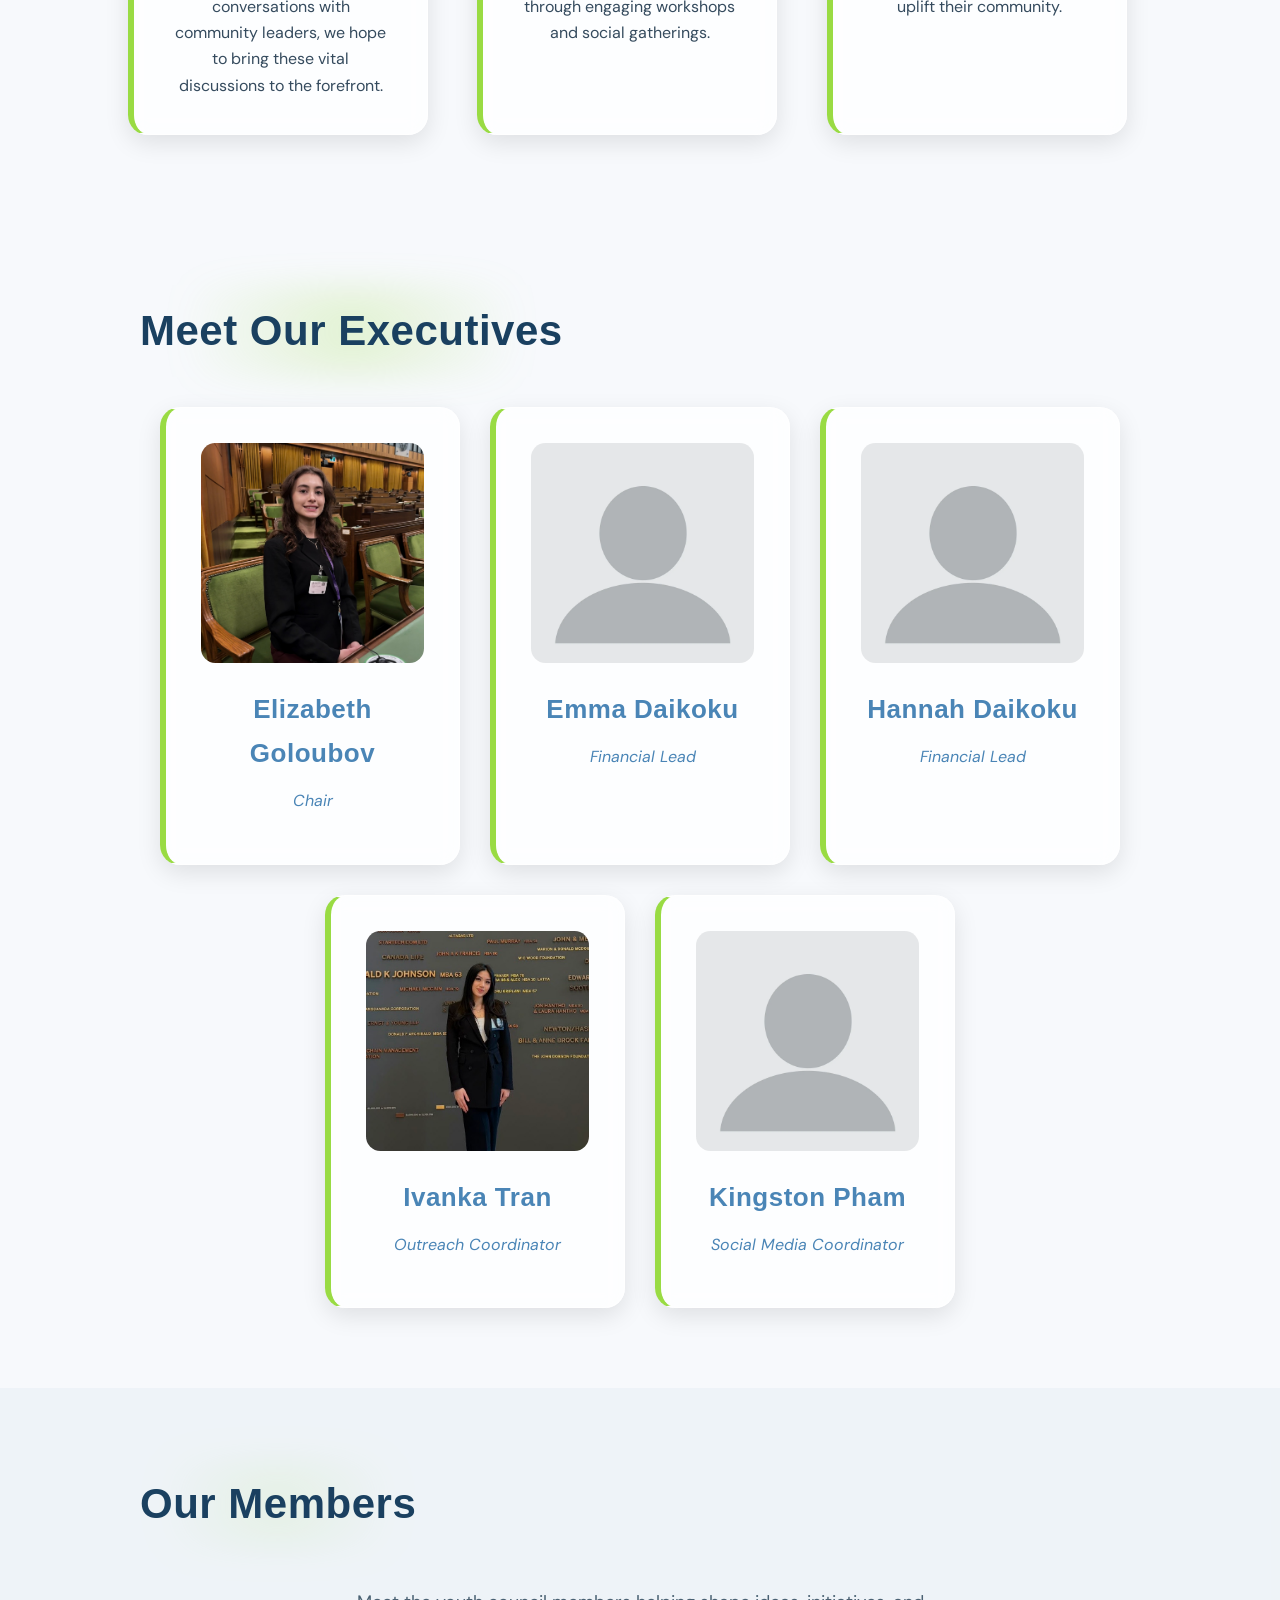
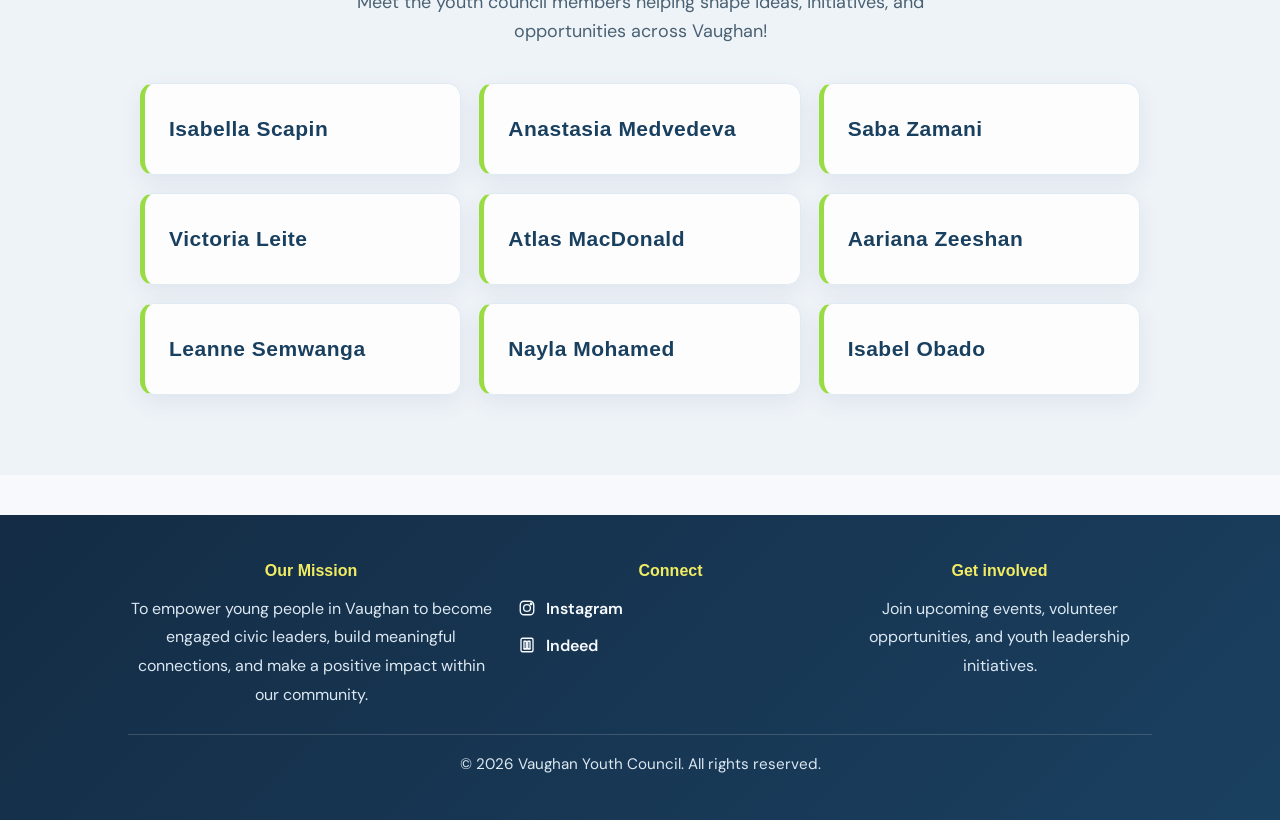
==== commit 3a8a6282: "Simplify footer mission heading" ====
--- a/about.html
+++ b/about.html
@@ -132,7 +132,6 @@
 <footer class="site-footer">
     <div class="footer-content">
         <div>
-            <h3>Vaughan Youth Council</h3>
             <h4>Our Mission</h4>
             <p>To empower young people in Vaughan to become engaged civic leaders, build meaningful connections, and make a positive impact within our community.</p>
         </div>
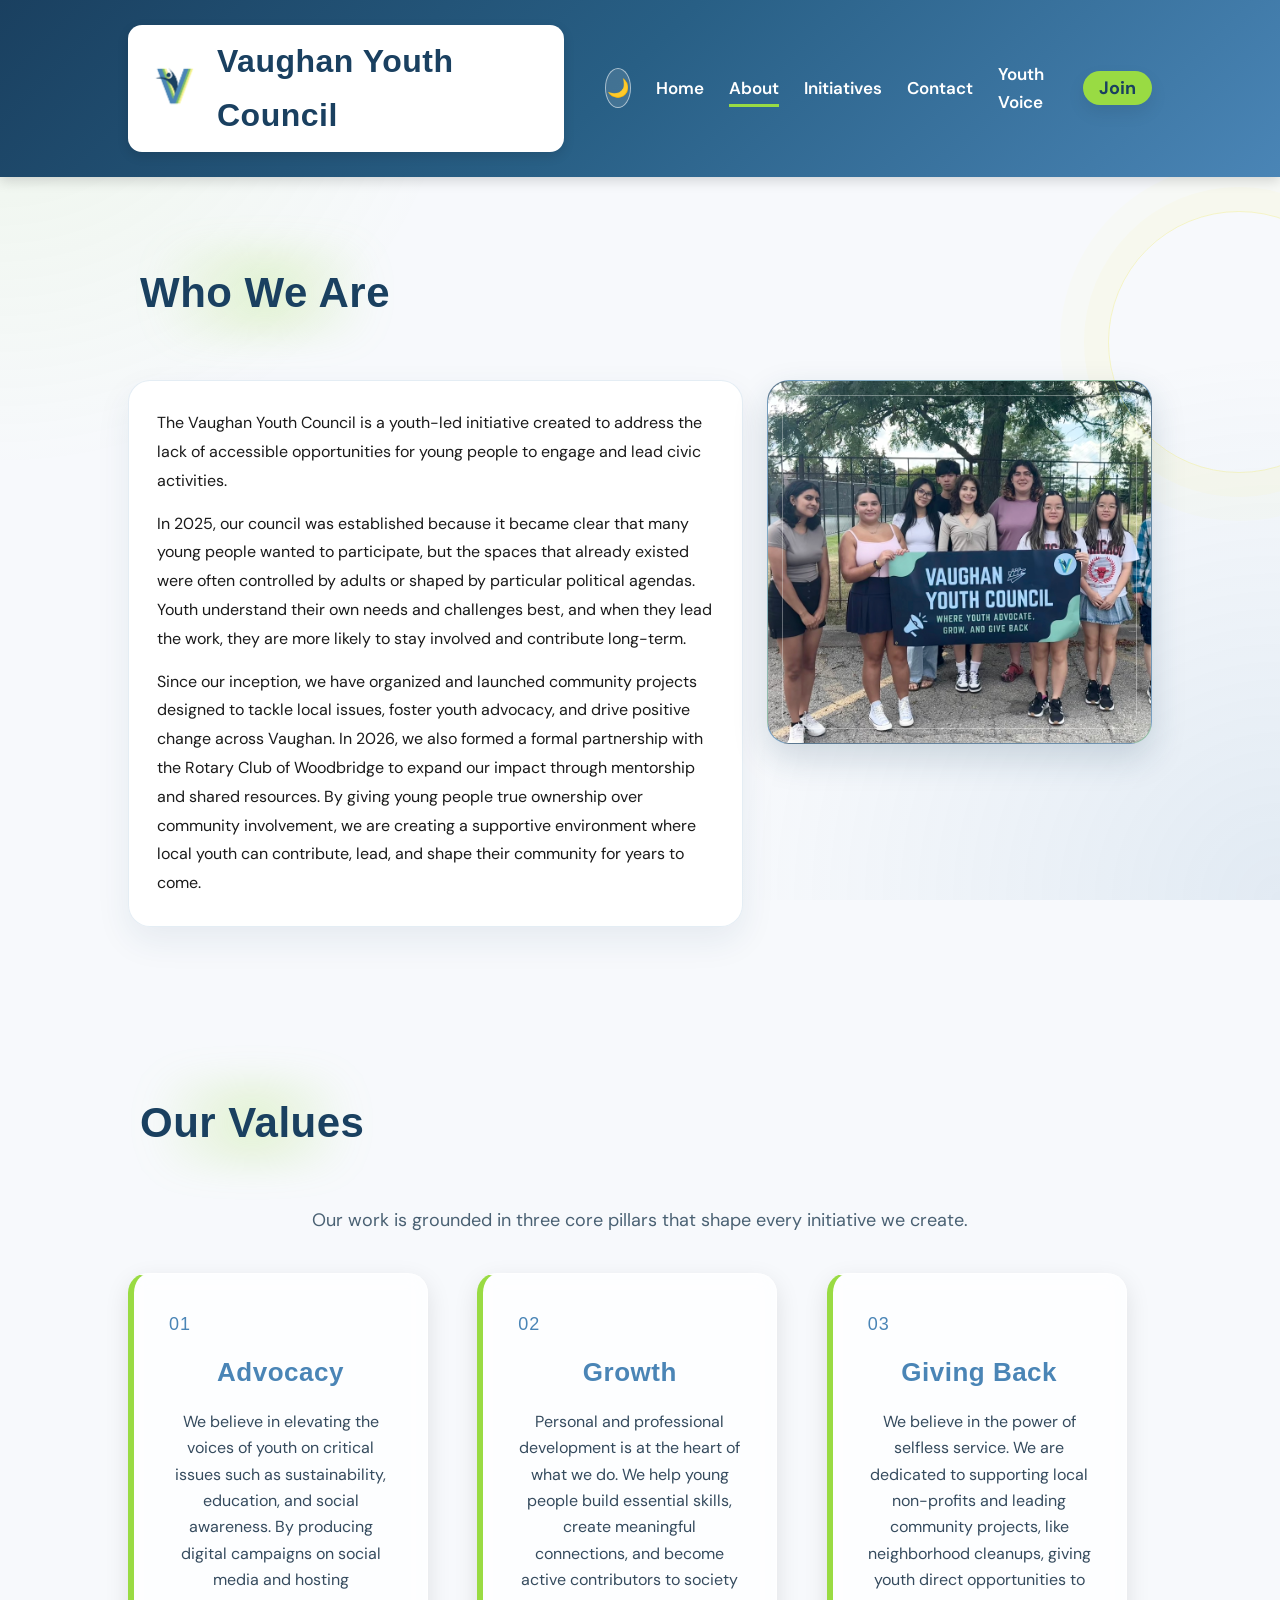
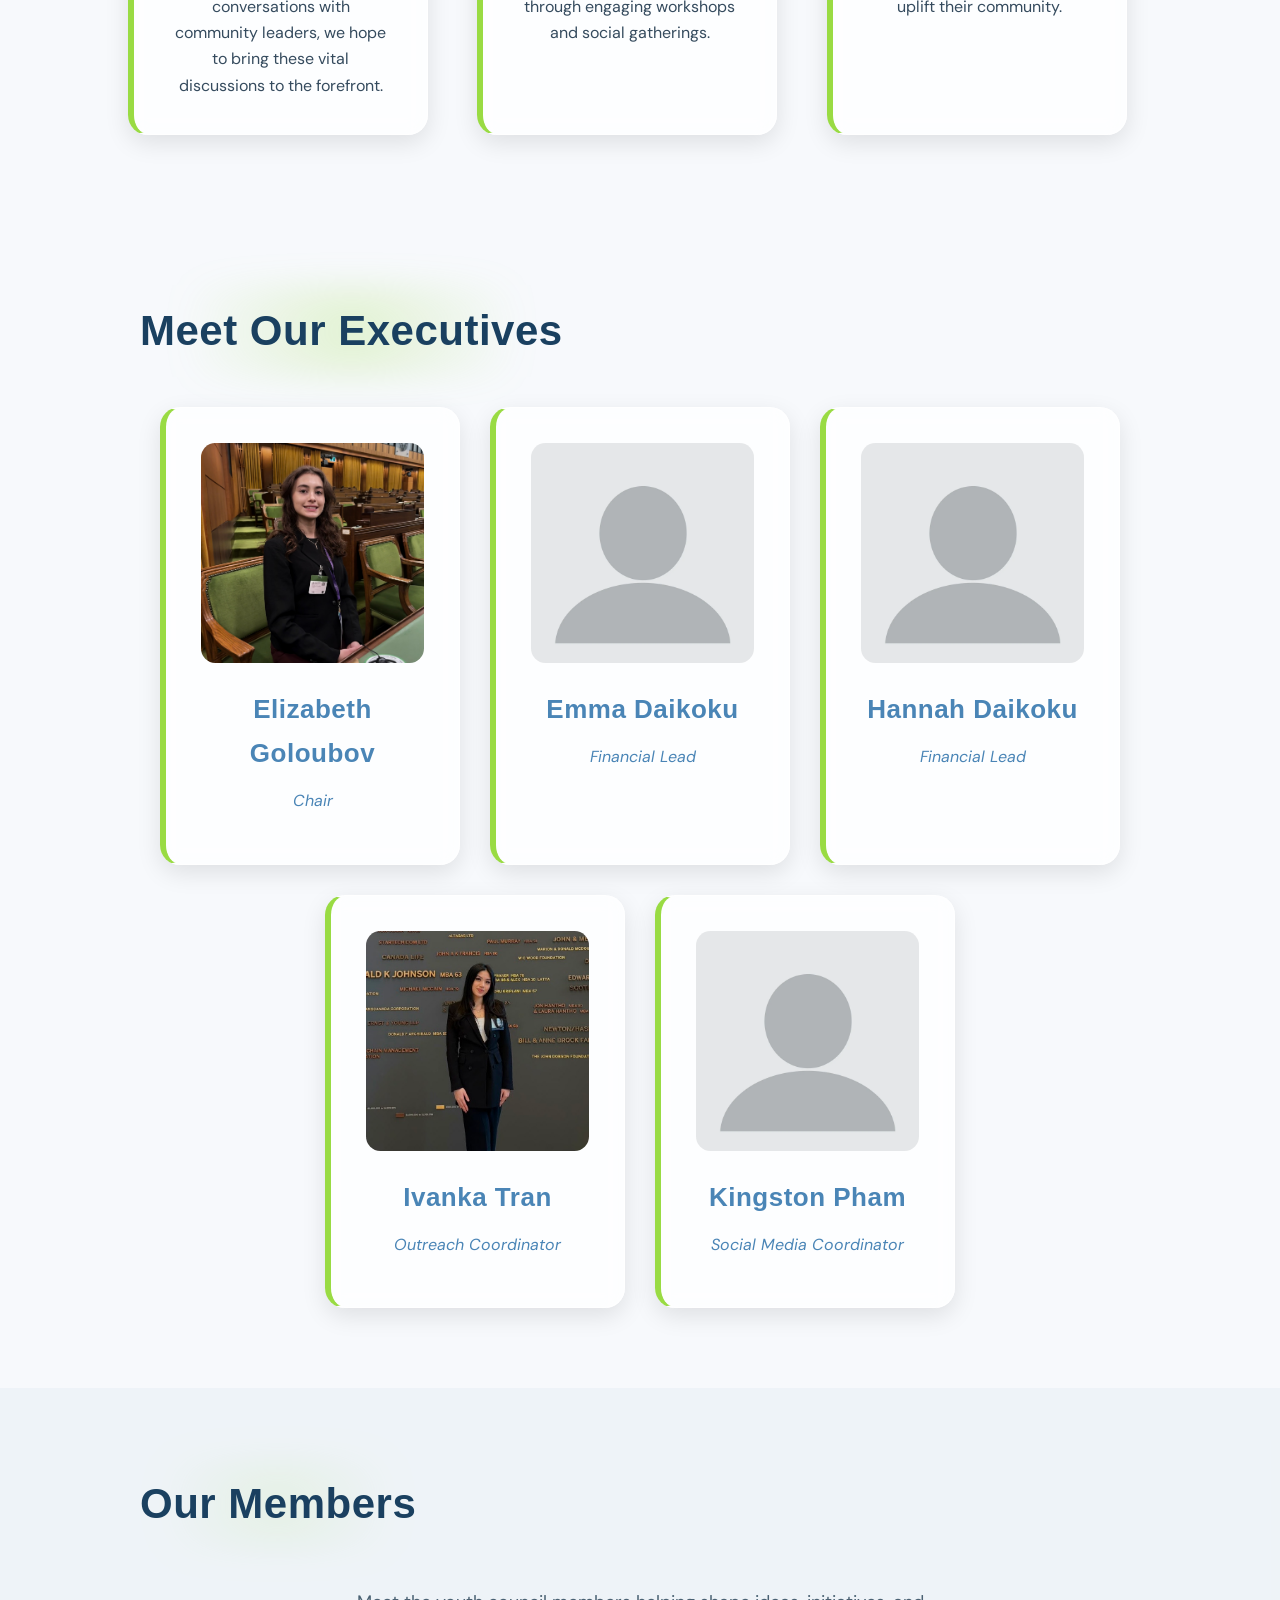
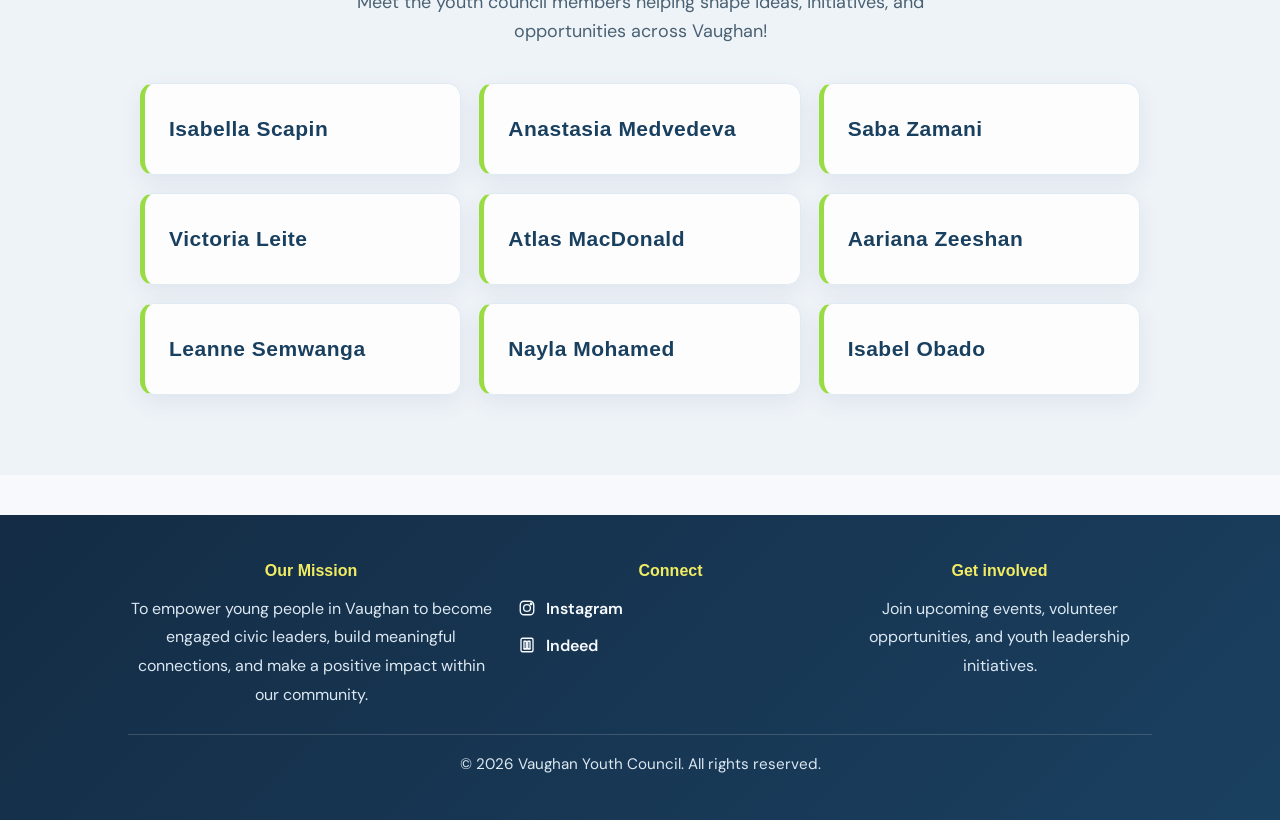
==== commit 9d4ac287: "Place theme toggle in navigation" ====
--- a/about.html
+++ b/about.html
@@ -22,8 +22,8 @@
         </h1>
     </div>
     <button id="menu-toggle">☰</button>
-    <button id="dark-toggle">🌙</button>
     <nav>
+        <button id="dark-toggle">🌙</button>
         <a href="index.html">Home</a>
         <a href="about.html" class="active">About</a>
         <div class="nav-dropdown">
--- a/style.css
+++ b/style.css
@@ -291,13 +291,20 @@
 /* DARK MODE + HAMBURGER BUTTONS */
 #dark-toggle,
 #menu-toggle {
-    background: none;
-    border: none;
+    width: 40px;
+    height: 40px;
+    display: inline-flex;
+    align-items: center;
+    justify-content: center;
+    background: rgba(255, 255, 255, 0.12);
+    border: 1px solid rgba(255, 255, 255, 0.55);
+    border-radius: 50%;
     color: white;
-    font-size: 22px;
-    margin-left: 20px;
+    font-size: 18px;
+    line-height: 1;
+    margin-left: 25px;
     cursor: pointer;
-    transition: all 0.3s ease;
+    transition: background-color 0.3s ease, border-color 0.3s ease, transform 0.3s ease;
 }
 
 #menu-toggle {
@@ -309,6 +316,8 @@
 #dark-toggle:focus-visible,
 #menu-toggle:focus-visible {
     transform: translateY(-2px);
+    background: rgba(255, 255, 255, 0.24);
+    border-color: #99db43;
     color: #f1ec62;
 }
 
@@ -589,6 +598,9 @@
     min-height: 360px;
     display: block;
     object-fit: cover;
+    object-position: 25% center;
+    transform: scale(1.25);
+    transform-origin: 25% center;
     filter: saturate(0.92) contrast(1.04);
     transition: transform 0.7s cubic-bezier(0.22, 1, 0.36, 1), filter 0.7s ease;
 }
@@ -609,7 +621,7 @@
 
 .about-photo:hover img {
     filter: saturate(1) contrast(1.04);
-    transform: scale(1.05);
+    transform: scale(1.28);
 }
 
 @keyframes photoReveal {
@@ -853,6 +865,12 @@
     height: 100%;
     object-fit: cover;
     display: block;
+}
+
+.who-we-are-image {
+    object-position: 25% center;
+    transform: scale(1.3);
+    transform-origin: 25% center;
 }
 
 .feature-panel::before {
